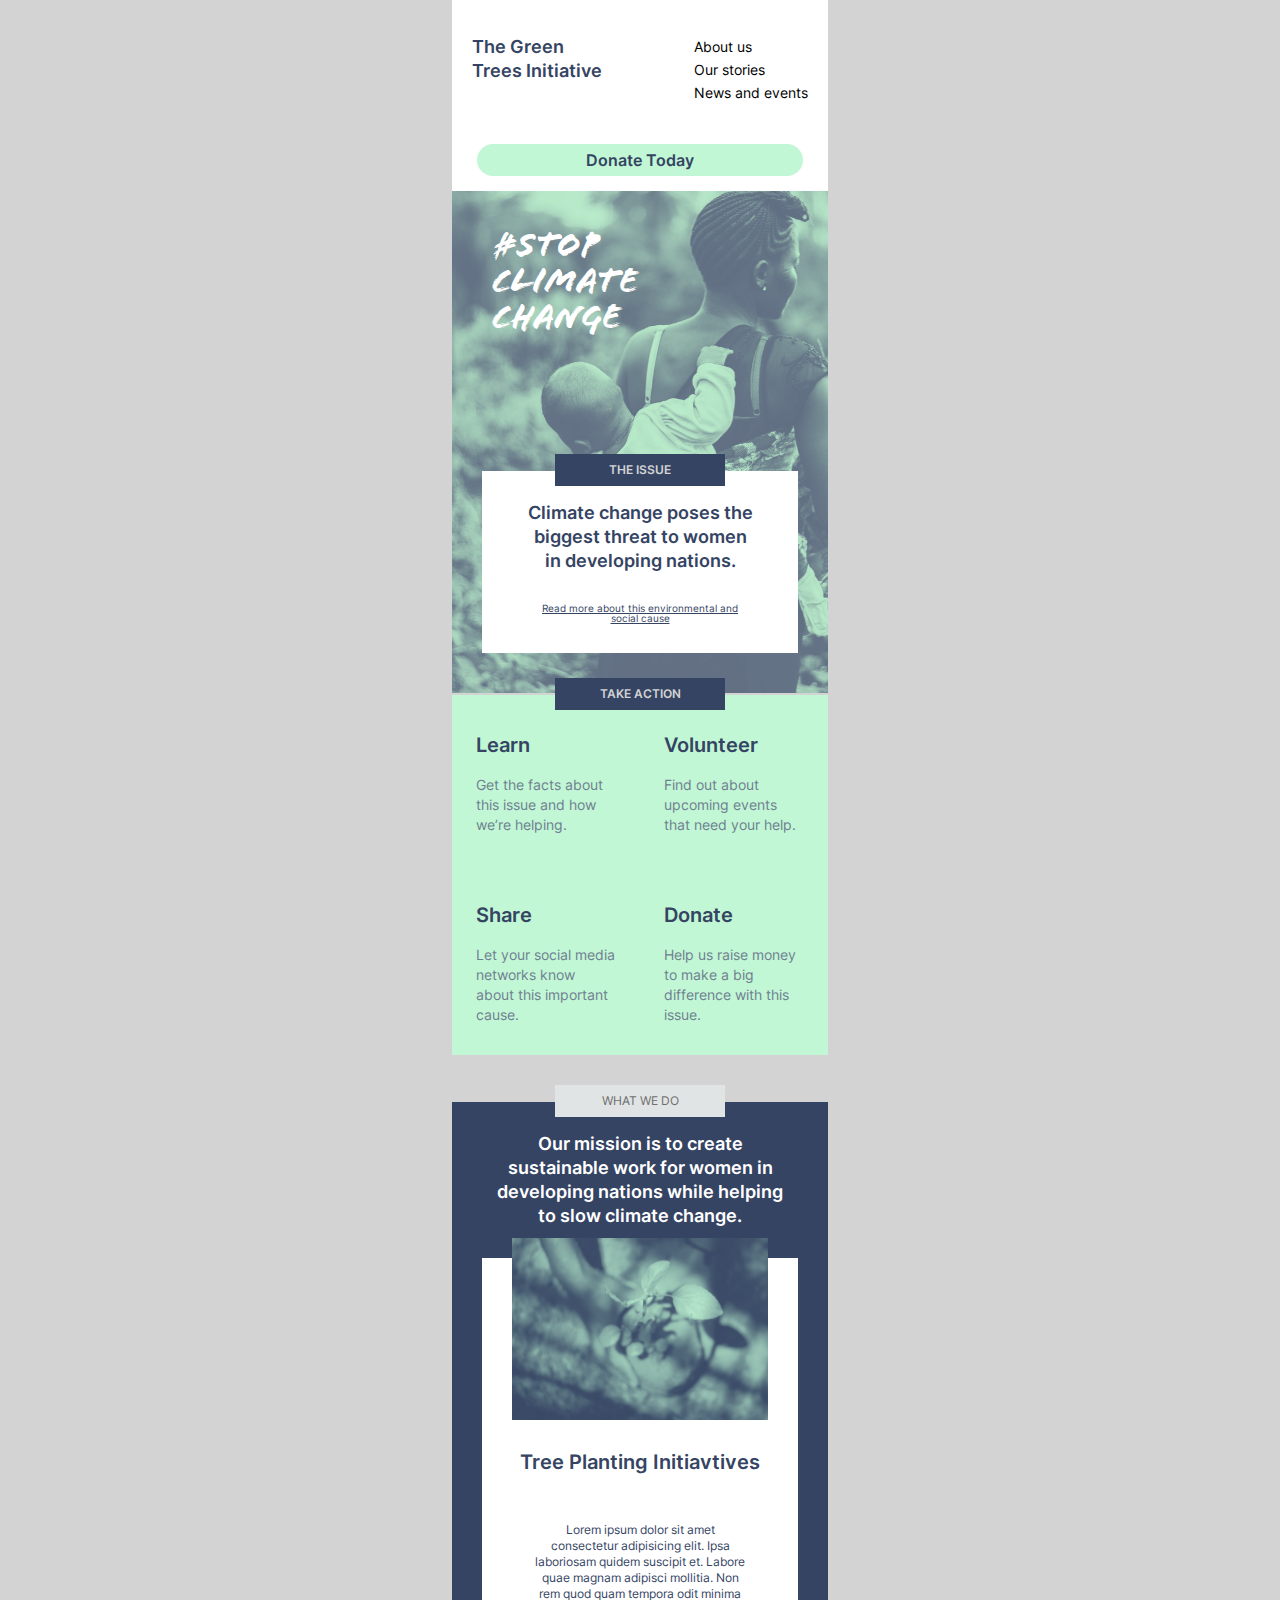
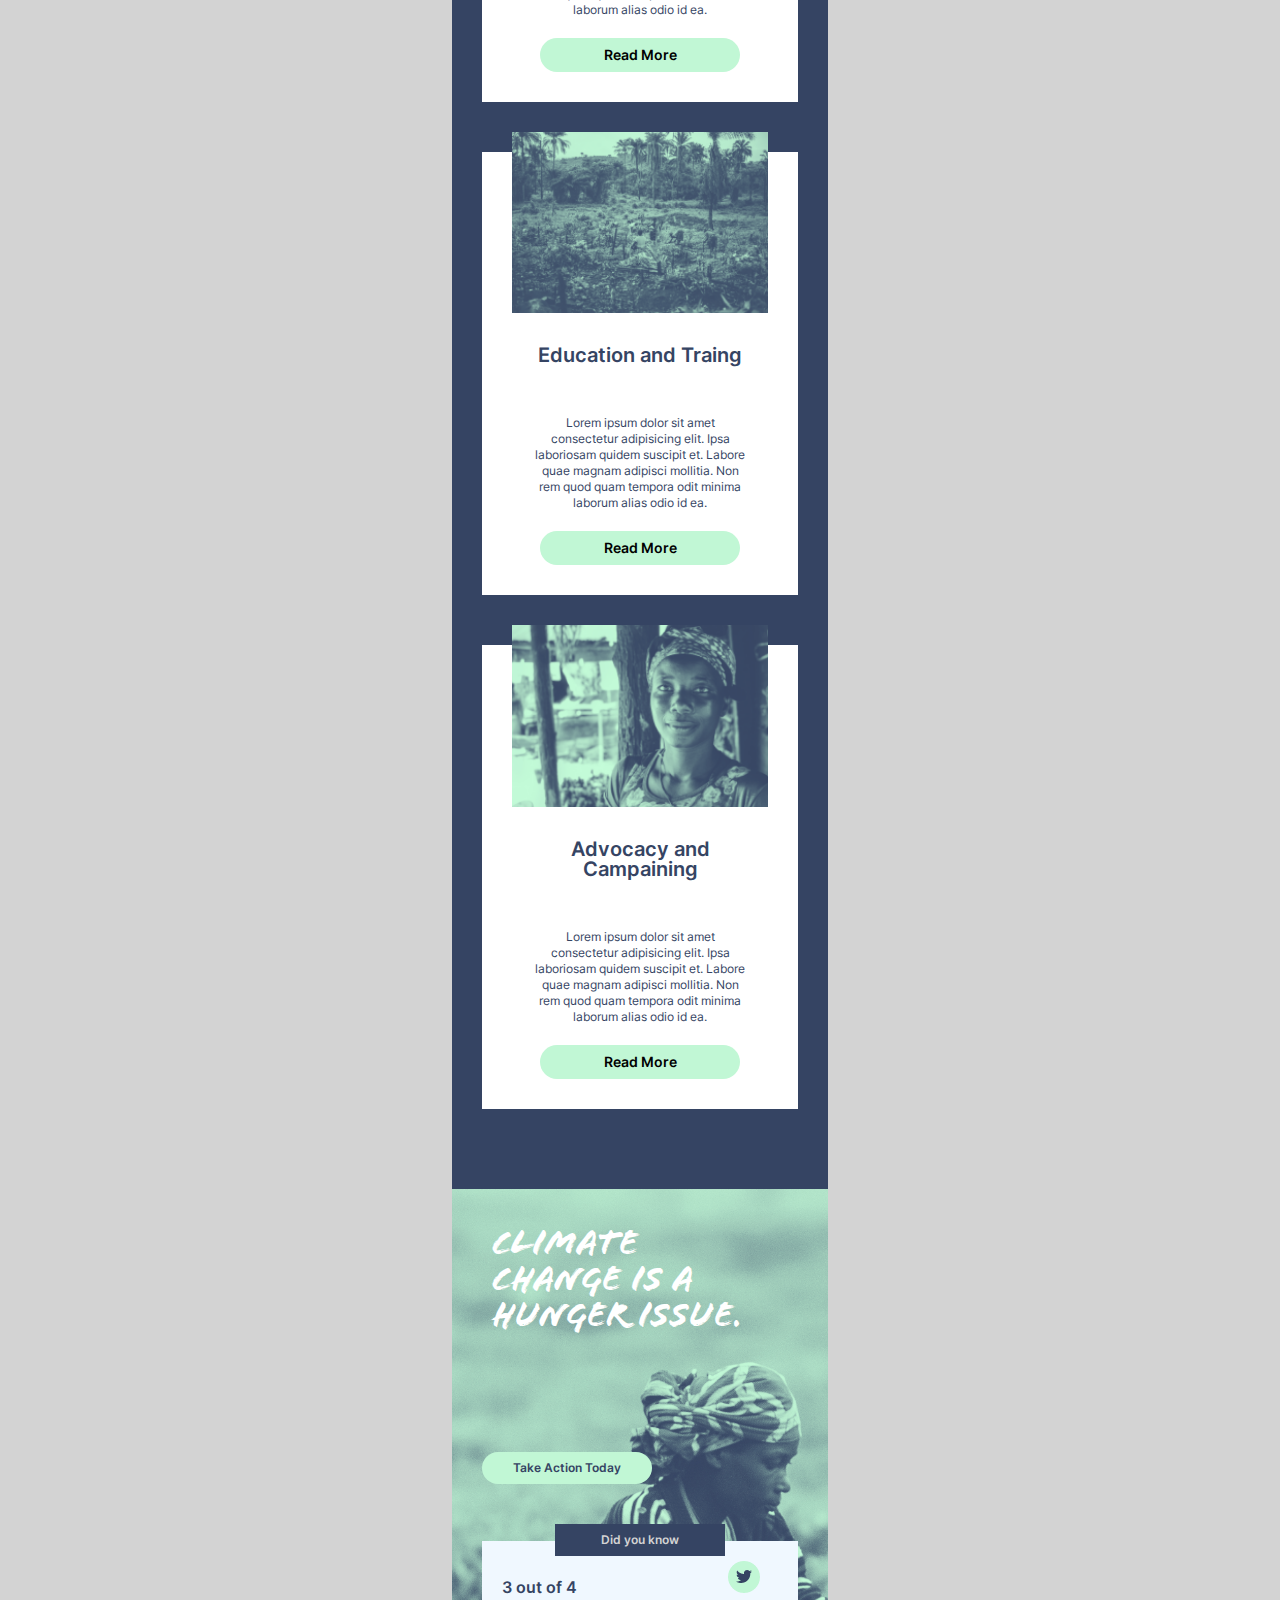
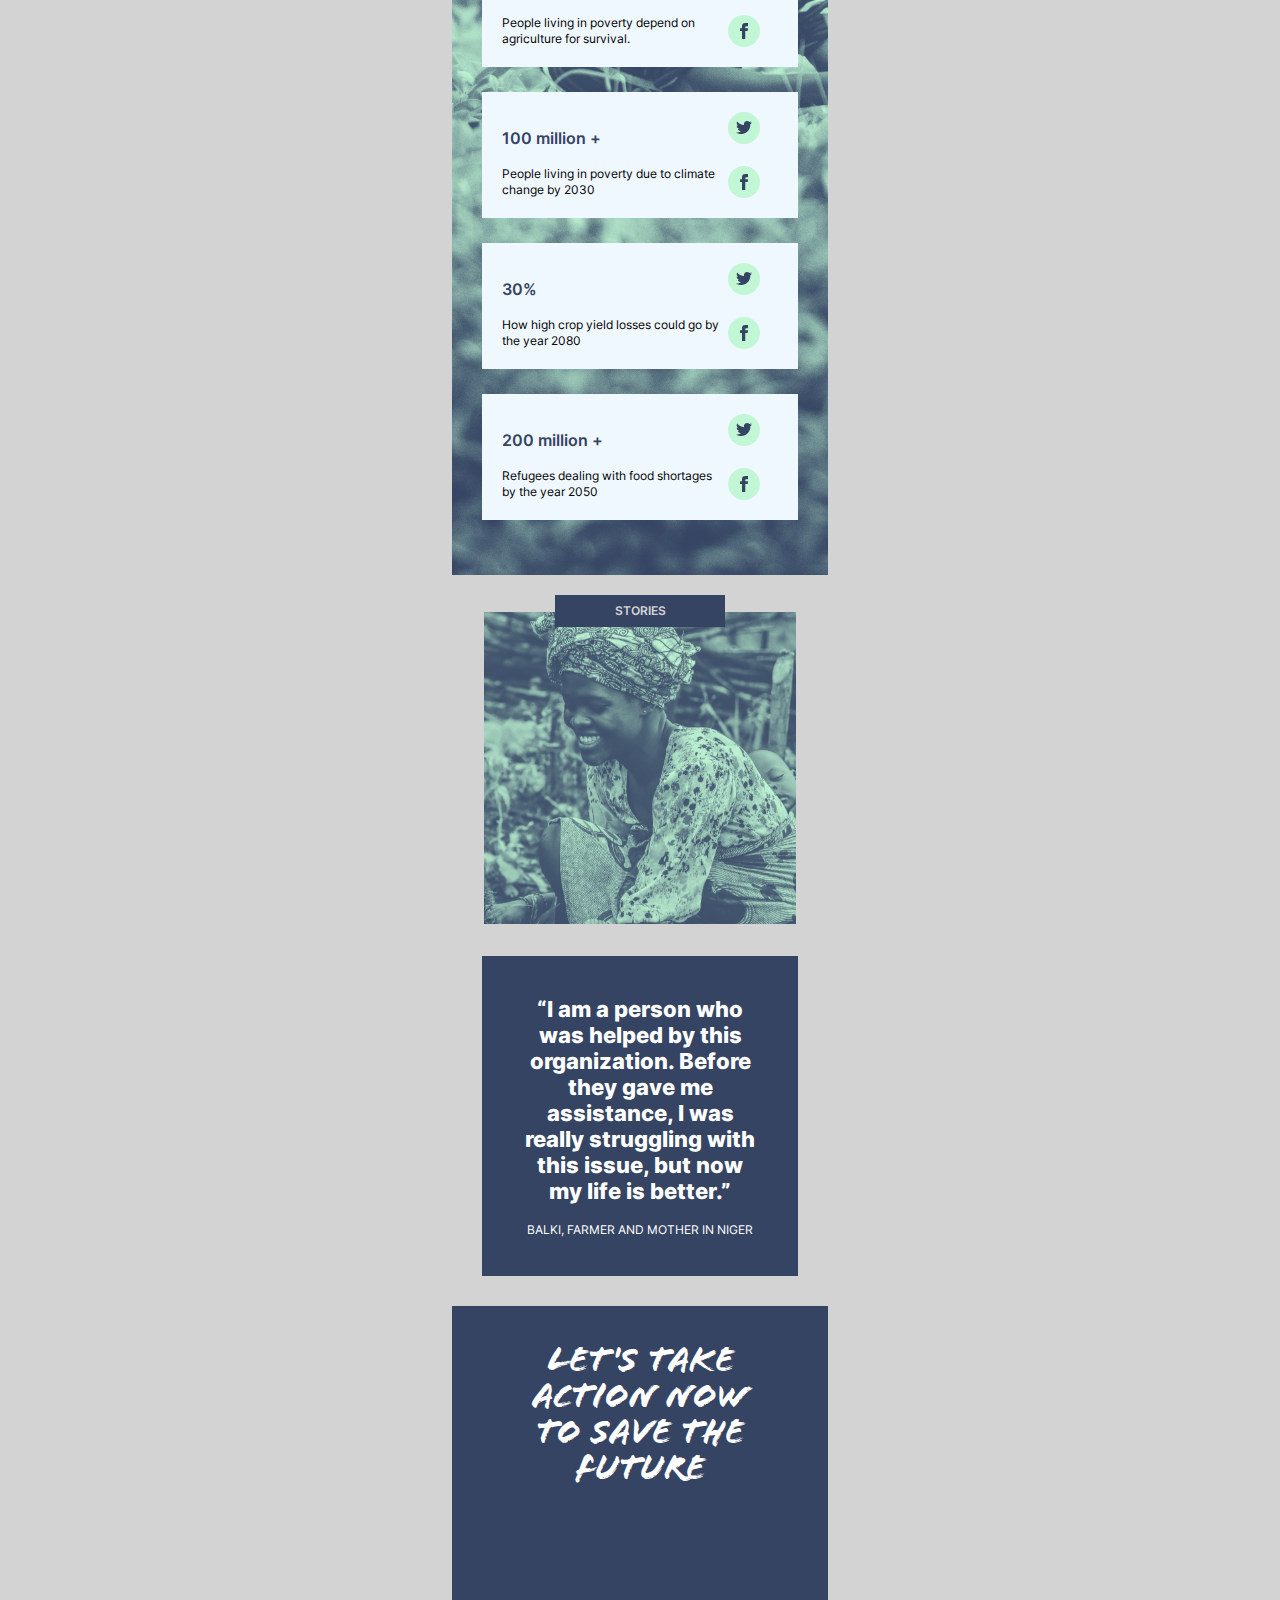
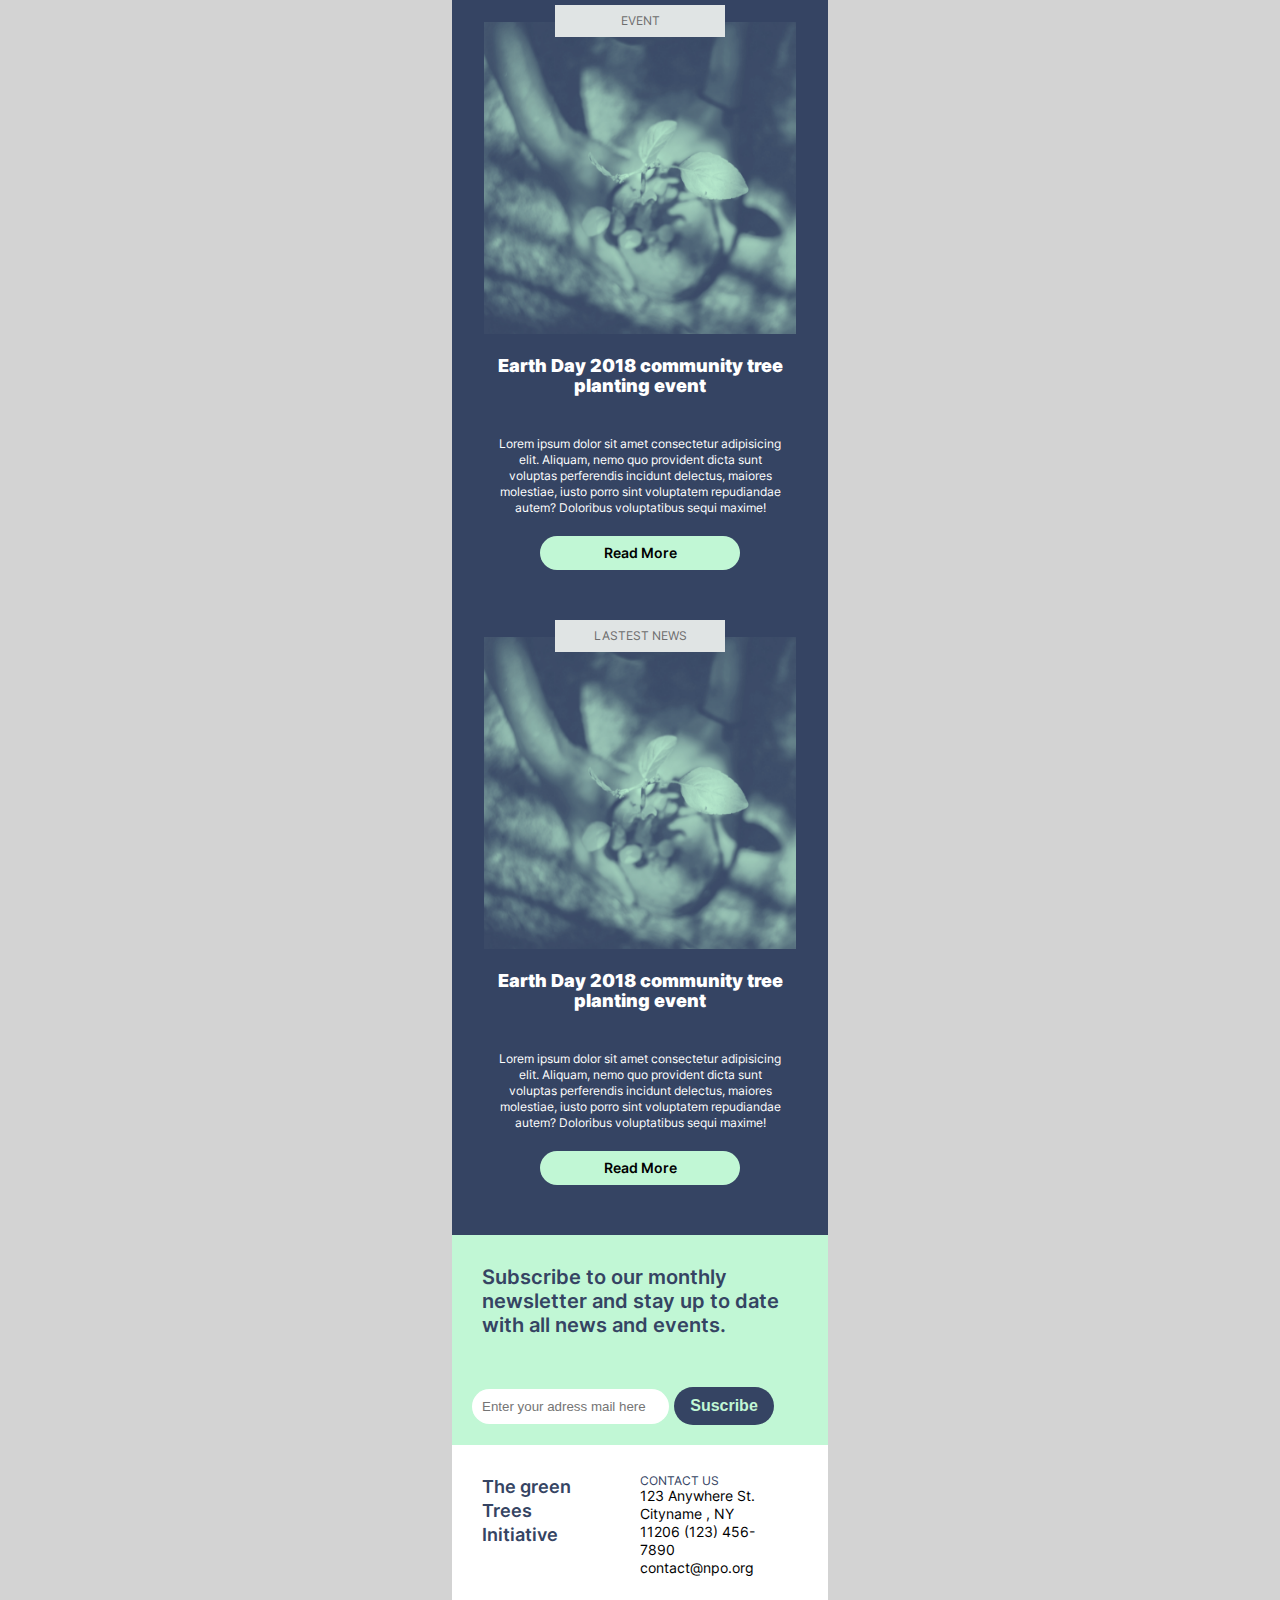
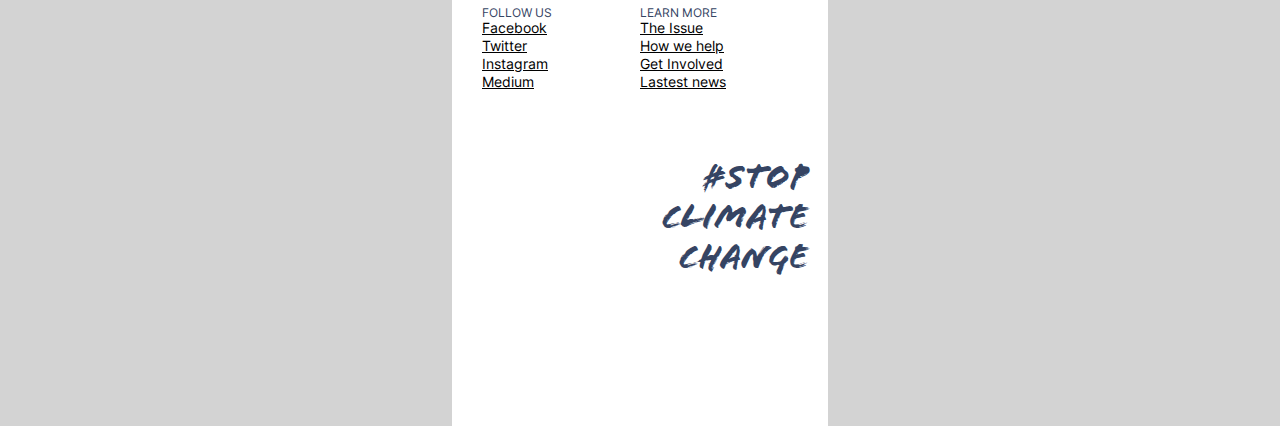
==== index.html @ ede80539 "Exercice d'intégration HTML / CSS mobile first." ====
<!DOCTYPE html>
<html lang="fr">

<head>
    <meta charset="UTF-8">
    <meta name="viewport" content="width=device-width, initial-scale=1.0">
    <title>The Green Trees Initiative</title>
    <link rel="stylesheet" href="/assets/css/reset.css">
    <link rel="stylesheet" href="/assets/css/style.css">
</head>

<body>
    <!-------------------------------------------------------------->
    <!------------------    HEADER RECTANGLE    -------------------->
    <!-------------------------------------------------------------->
    <!-----------------------     start    ------------------------->
    <!-------------------------------------------------------------->
    <header>
        <div class="header-container">
            <div class="website-title">
                <h1>
                    The Green Trees Initiative
                </h1>
            </div>
            <nav id="navigation">
                <ul>
                    <li>
                        <a href="#" alt="about us">About us</a>
                    </li>
                    <li>
                        <a href="#" alt="out stories">Our stories</a>
                    </li>
                    <li>
                        <a href="#" alt="news and events">News and events</a>
                    </li>
                </ul>
            </nav>
        </div>
        <a href="#">
            <div class="btn-donate">
                Donate Today
            </div>
        </a>
    </header>
    <!-------------------------------------------------------------->
    <!------------------     HEADER RECTANGLE   -------------------->
    <!-------------------------------------------------------------->
    <!-----------------------     end    --------------------------->
    <!-------------------------------------------------------------->


    <!-------------------------------------------------------------->
    <!------------------    MAIN SECTION        -------------------->
    <!---------------   (it containes all sections)   -------------->
    <!-----------------------     end      ------------------------->
    <!-------------------------------------------------------------->
    <main>
        <!---------------------------------->
        <!---------- 1st SECTION ----------->
        <!---------------------------------->
        <section class="stop-climat-container">
            <!-- 1st bloc -->
            <div class="stop-climat-img">
                <!--  background image start-->

                <div class="stop-climat-title">
                    <h2>#STOP<br>CLIMATE<br>CHANGE</h2>
                </div>

                <div class="label dark">
                    <h3>THE ISSUE</h3>
                </div>

                <div class="stop-climat-subcontainer">
                    <div class="stop-climat-subcontainer-text">
                        <p>
                            Climate change poses the biggest threat to women in developing nations.
                        </p>
                    </div>

                    <div class="stop-climat-subcontainer-readabout">
                        <p>
                            Read more about this environmental and social cause
                        </p>
                    </div>

                    <!--  background image end-->
                </div>

            </div>
            <!-- 2nd bloc -->
            <div class="label dark takeaction-title">
                <h3>TAKE ACTION</h3>
            </div>
            <div class="takeaction-container">
                <div class="takeaction-bloc">
                    <h4>Learn</h4>
                    <p>
                        Get the facts about this issue and how we’re helping.
                    </p>
                </div>
                <div class="takeaction-bloc">
                    <h4>Volunteer</h4>
                    <p>
                        Find out about upcoming events that need your help.
                    </p>
                </div>
                <div class="takeaction-bloc">
                    <h4>Share</h4>
                    <p>
                        Let your social media networks know about this important cause.
                    </p>
                </div>
                <div class="takeaction-bloc">
                    <h4>Donate</h4>
                    <p>
                        Help us raise money to make a big difference with this issue.
                    </p>
                </div>
            </div>
            </div>
            <!-- 3rd bloc -->
            <div class="label light whatwedo-title">
                <h6>WHAT WE DO</h6>
            </div>
            <div class="whatwedo-container">

                <div class="whatwedo-hat">
                    <p>
                        Our mission is to create sustainable work for women in developing nations while helping to
                        slow climate change.
                    </p>
                </div>


                <article>
                    <div class="article-container">
                        <img src="/assets/img/section-3-img-1.png" alt="tree planting">

                        <h4>Tree Planting Initiavtives</h4>

                        <p>Lorem ipsum dolor sit amet consectetur adipisicing elit. Ipsa laboriosam quidem suscipit
                            et. Labore quae magnam adipisci mollitia. Non rem quod quam tempora odit minima laborum
                            alias odio id ea.
                        </p>

                        <a href="#">
                            <div class="btn-readmore">
                                Read More
                            </div>
                        </a>
                    </div>
                </article>
                <article>
                    <div class="article-container">
                        <img src="/assets/img/section-3-img-2.png" alt="Education and Traing">

                        <h4>Education and Traing</h4>

                        <p>Lorem ipsum dolor sit amet consectetur adipisicing elit. Ipsa laboriosam quidem suscipit
                            et. Labore quae magnam adipisci mollitia. Non rem quod quam tempora odit minima laborum
                            alias odio id ea.
                        </p>

                        <a href="#">
                            <div class="btn-readmore">
                                Read More
                            </div>
                        </a>
                    </div>
                </article>
                <article>
                    <div class="article-container">
                        <img src="/assets/img/section-3-img-3.png" alt="Advocacy and Campaining">

                        <h4>Advocacy and Campaining</h4>

                        <p>Lorem ipsum dolor sit amet consectetur adipisicing elit. Ipsa laboriosam quidem suscipit
                            et. Labore quae magnam adipisci mollitia. Non rem quod quam tempora odit minima laborum
                            alias odio id ea.
                        </p>

                        <div class="btn-readmore">
                            Read More
                        </div>
                    </div>
                </article>
            </div>
        </section>
        <!---------------------------------->
        <!----------  SECTION n°2 ---------->
        <!---------------------------------->
        <section class="climatechange-container">
            <div class="climatchange-img">
                <!-- image background start -->

                <div class="climatchange-title">
                    <h2>CLIMATE CHANGE IS A HUNGER ISSUE.</h2>
                </div>
                <a href="#">
                    <div class="climatchange-takeaction-btn">
                        Take Action Today
                    </div>
                </a>
                <div class="label dark">
                    <h3>Did you know</h3>
                </div>
                <div class="didyouknow-container">

                    <div class="didyouknow-box">
                        <div class="didyouknow-article-top">
                            <h4>3 out of 4</h4>
                            <img src="/assets/img/icon-twitter.png" alt="icon twitter">


                            <div class="didyouknow-article-bot">
                                <p>
                                    People living in poverty depend on agriculture for survival.
                                </p>
                                <img src="/assets/img/icon-facebook.png" alt="icn-fb">
                            </div>
                        </div>
                    </div>


                </div>
                <div class="didyouknow-box">
                    <div class="didyouknow-article-top">
                        <h4>100 million +</h4>
                        <img src="/assets/img/icon-twitter.png" alt="icon twitter">


                        <div class="didyouknow-article-bot">
                            <p>
                                People living in poverty due to climate change by 2030
                            </p>
                            <img src="/assets/img/icon-facebook.png" alt="icn-fb">
                        </div>
                    </div>
                </div>

                <div class="didyouknow-box">
                    <div class="didyouknow-article-top">
                        <h4>30%</h4>
                        <img src="/assets/img/icon-twitter.png" alt="icon twitter">


                        <div class="didyouknow-article-bot">

                            <p>
                                How high crop yield losses could go by the year 2080
                            </p>
                            <img src="/assets/img/icon-facebook.png" alt="icn-fb">
                        </div>
                    </div>
                </div>
                <div class="didyouknow-box">
                    <div class="didyouknow-article-top">
                        <h4>200 million +</h4>
                        <img src="/assets/img/icon-twitter.png" alt="icon twitter">


                        <div class="didyouknow-article-bot">

                            <p>
                                Refugees dealing with food shortages by the year 2050
                            </p>

                            <img src="/assets/img/icon-facebook.png" alt="icn-fb">
                        </div>
                    </div>
                </div>
            </div>

            <div class="label dark">
                <h3>
                    STORIES
                </h3>
            </div>
            <div class="stories-container">

                <div class="stories-img">
                    <img src="/assets/img/lady-baby.png" alt="lady baby">
                </div>

                <div class="stories-cite">
                    <cite>
                        “I am a person who was helped by this organization. Before they gave me
                        assistance, I was really struggling with this issue, but now my life is better.”
                    </cite>

                    <p>
                        BALKI, FARMER AND MOTHER IN NIGER
                    </p>
                </div>
            </div>

        </section>

        <!---------------------------------->
        <!----------  SECTION n°3 ---------->
        <!---------------------------------->
        <section class="savethefutur-container">


            <div class="savethefutur-title">
                <h2>LET'S TAKE ACTION NOW TO SAVE THE FUTURE</h2>
            </div>

            <div class="label light">
                <h6>EVENT</h6>
            </div>
            <article>

                <div class="article-image">
                    <img src="/assets/img/tree-planting.png" alt="Earth Day 2018">
                </div>

                <div class="article-subtitle">
                    <h4>
                        Earth Day 2018 community tree planting event
                    </h4>
                </div>
                <div class="article-text">
                    <p>
                        Lorem ipsum dolor sit amet consectetur adipisicing elit. Aliquam, nemo quo provident dicta sunt
                        voluptas perferendis incidunt delectus, maiores molestiae, iusto porro sint voluptatem
                        repudiandae autem? Doloribus voluptatibus sequi maxime!
                    </p>
                </div>
                <a href="#">
                    <div class="btn-readmore">
                        Read More
                    </div>
                </a>
            </article>


            <article>
                <div class="label light">
                    <h6>LASTEST NEWS</h6>
                </div>

                <div class="article-image">
                    <img src="/assets/img/tree-planting.png" alt="Earth Day 2018">
                </div>

                <div class="article-subtitle">
                    <h4>
                        Earth Day 2018 community tree planting event
                    </h4>
                </div>
                <div class="article-text">
                    <p>
                        Lorem ipsum dolor sit amet consectetur adipisicing elit. Aliquam, nemo quo provident dicta sunt
                        voluptas perferendis incidunt delectus, maiores molestiae, iusto porro sint voluptatem
                        repudiandae autem? Doloribus voluptatibus sequi maxime!
                    </p>
                </div>
                <a href="#">
                    <div class="btn-readmore">
                        Read More
                    </div>
                </a>
            </article>

            <div class="newsletter-container">
                <div class="newsletter">
                    <p>
                        Subscribe to our monthly newsletter and stay up to date with all news and events.
                    </p>
                </div>

                <div class="email">

                    <input type="email" placeholder="Enter your adress mail here">
                    <a href="#" alt="suscribe">
                        <button type="submit">Suscribe</button>
                    </a>
                </div>
            </div>
        </section>

    </main>

    <!-------------------------------------------------------------->
    <!------------------    RECTANGLE MAIN      -------------------->
    <!-------------   (qui englobe toutes les sections)   ---------->
    <!-----------------------      fin     ------------------------->
    <!-------------------------------------------------------------->



    <!-------------------------------------------------------------->
    <!------------------    RECTANGLE FOOTER      ------------------>
    <!-----------------------      début     ----------------------->
    <!-------------------------------------------------------------->
    <footer>

        <div class="footer-title case">
            The green <br> Trees <br> Initiative
        </div>

        <div class="footer-adress case">
            <h5>CONTACT US</h5>
            <p>
                123 Anywhere St. <br>Cityname , NY <br>
                11206 (123) 456- <br>
                7890 <br> contact@npo.org
            </p>
        </div>

        <div class="footer-social case">
            <h5>FOLLOW US</h5>
            <ul>
                <li><a href="#">Facebook</a></li>
                <li><a href="#">Twitter</a></li>
                <li><a href="#">Instagram</a></li>
                <li><a href="#">Medium</a></li>
            </ul>
        </div>
        <div class="footer-learn case">
            <h5>LEARN MORE</h5>
            <ul>
                <li><a href="#">The Issue</a></li>
                <li><a href="#">How we help</a></li>
                <li><a href="#">Get Involved</a></li>
                <li><a href="#">Lastest news</a></li>
            </ul>
        </div>


        <div class="footer-title2">
            <h2>#STOP <br>
                CLIMATE <br>
                CHANGE</h2>
        </div>

    </footer>
    <!-------------------------------------------------------------->
    <!------------------    RECTANGLE FOOTER      ------------------>
    <!-----------------------      fin     ------------------------->
    <!-------------------------------------------------------------->

</body>

</html>
---- assets/css/style.css ----
@font-face {
    font-family: 'FloodReg';
    src: url("../fonts/Flood-Std-Regular.otf");
}
@font-face {
    font-family: 'Inter';
    src: url("../fonts/Inter.ttf");
}
html {
--color1 :#fff;
--color2 :#000;
--color3 :#354463;
--color4 :#C1F7D5;
--color5 :#d3d3d3;
}
body {
    font-family: 'Inter';
    background-color: var(--color5);
    width: 376px;
    margin: auto;
}
article {
    background-color: var(--color1);
    display: flex;
    flex-direction: column;
    justify-content: space-between;
    margin-bottom: 50px;
}
h1 {
    font-family: 'Inter';
    color: var(--color3);
}
    h2 {
        font-family: 'FloodReg';
        font-size: 36px;
        padding: 40px 0px 115px 40px;
        color: var(--color1);
    }
        h3 {
            font-size: 12px;
            font-weight: 600;
            color: var(--color5);
        }
            h4 {
                font-size: 20px;
                font-weight: 600;
                color: var(--color3);
            }
                h5 {
                    font-size: 12px;
                    color: var(--color3);
                }
                     h6 {
                        font-size: 12px;
                        font-weight: 400;
                        color: rgb(109, 109, 109);
                    } 
.label {
    position: relative;
    z-index:3;
    padding: 10px 15px 10px 15px;
    width: 140px;
    text-align: center;
    margin-left: auto;
    margin-right: auto;
    margin-bottom:-15px;
}
    .dark {
        background-color: var(--color3);
    }
        .light {
            background-color: rgb(224, 228, 228);
        }
            .takeaction-title
            {
                    margin-top: -15px;
            }
/* ------------------- SECTION DU HEADER ------------------------- */ 
header {
    background-color: var(--color1);
    padding: 35px 20px 10px 20px;
}
.header-container {
    display: flex;
    justify-content: space-between;
    margin-bottom: 40px;
}
    .website-title {
        color: var(--color3);
        font-size: 18px;
        font-weight: 600;
        line-height: 24px;
        max-width: 140px;       
    }
        #navigation ul li a {
            font-size: 14px;
            line-height: 23px;
        }
            .btn-donate {
                color: var(--color3);
                font-weight: 600;
                background-color: var(--color4);
                padding: 8px 5px 8px 5px;
                margin: 5px;
                border-radius: 30px;
                text-align: center;
            }
/* ------------------------- SECTION N°1 ------------------------- */ 
/* 1st BLOC */
    .stop-climat-img {
        background-image: url("../img/section-1-bg.png");
        padding-bottom: 40px;
    }
        .stop-climat-subcontainer {
            background-color: var(--color1);
            margin-left:30px;
            margin-right:30px;
            padding:30px;
            text-align: center;
        }
            .stop-climat-subcontainer-text p {
                color: var(--color3);
                font-weight: 600;
                line-height: 24px;
                font-size: 18px;
                margin-bottom: 30px;
                padding: 0 12px 0 12px;
            }
                .stop-climat-subcontainer-readabout p {
                    padding: 0 30px 0 30px;
                    color: var(--color3);
                    font-size: 10px;
                    text-decoration: underline;
                }
/* 2nd BLOC */
    .takeaction-container {
        background-color: var(--color4);
        display: flex;
        flex-direction: row;
        justify-content: space-around;
        flex-wrap: wrap;  
    }
        .takeaction-bloc {
            padding: 40px 20px 30px 20px;
            width: 140px;
        }
            .takeaction-bloc p {
                color: slategray;
                font-size: 14px;
                line-height: 20px;
                padding-top: 20px;
            }
                .stop-climat-takeaction-title {
                    position: absolute;
                }
/* 3rd BLOC */
    .whatwedo-container {
        padding: 30px;
        text-align: center;
        background-color: var(--color3);
    }
        .whatwedo-title {
            margin-top: 30px;
        }
            .whatwedo-hat p {
                color: var(--color1);
                font-weight: 600;
                line-height: 24px;
                font-size: 18px;
                margin-bottom: 30px;
                padding: 0 12px 0 12px;
            }
                .article-container {
                    padding: 30px;
                    background-color: var(--color1);
                }
                    .article-container img {
                        margin-top: -50px;
                        margin-bottom: 30px;
                        width: 100%;
                        height: auto;
                    }
                        .article-container h4 {
                            color: var(--color3);
                            margin-bottom: 30px;
                        }
                            .article-container p {
                                color: var(--color3);
                                font-size: 12px;
                                line-height: 16px;
                                padding: 20px;
                            }
                                .btn-readmore {
                                    color: var(--color2);
                                    font-size: 14px;
                                    font-weight: 600;
                                    background-color: var(--color4);
                                    padding: 10px;
                                    width: 180px;
                                    border-radius: 30px;
                                    margin-left: auto;
                                    margin-right: auto;
                                }
/* 4th BLOC */
    .climatchange-img {
        background-image: url("/assets/img/bg-section-4.png");
        padding-bottom: 15px;
        margin-bottom: 20px;
    }
        .climatchange-title {
            padding-right:80px;
        }
        .climatchange-takeaction-btn {
            font-size: 12px;
            font-weight: 600;
            color: var(--color3);
            background-color: var(--color4);
            width: 150px;
            padding: 10px;
            margin-left: 30px;
            margin-bottom: 40px;
            text-align: center;
            border-radius: 50px;
        }
            .didyouknow-box {
                display: flex;
                flex-direction: row;   
                margin: -15px 30px 30px 30px;
                padding: 20px;
                background-color: aliceblue;
                margin-bottom: 40px;
            }
                .didyouknow-article-top h4 {
                    display: inline-block;
                    font-size: 16px;
                    padding-top: 8px;
                    margin-bottom: 20px;
                    width: 80%;
                }
                    .didyouknow-article-top img:nth-child(1) {
                        vertical-align: top;
                    }
                        .didyouknow-article-bot img:nth-child(2) {
                            vertical-align: bottom;
                        }
                            .didyouknow-article-bot p {
                                display: inline-block;
                                font-size: 12px;
                                line-height: 16px;
                                width: 80%;
                            }
                                .stories-container {
                                    text-align: center;
                                }
                                .stories-cite {
                                    background-color: var(--color3);
                                    padding: 40px 40px 40px 40px;
                                    text-align: center;
                                    margin: 30px 30px;   
                                }
                                    .stories-cite cite {
                                        color: var(--color1);
                                        font-size: 22px;
                                        font-weight: 800;
                                        line-height: 26px;
                                    }
                                        .stories-cite p  {
                                            color: var(--color1);
                                            padding-top: 20px;
                                            font-size: 12px;
                                            font-weight: 400;
                                        }
.savethefutur-container, article {
    background-color: var(--color3);
    text-align: center;
}
    .savethefutur-title h2 {
        text-align: center;
        padding-left: 60px;
        padding-right: 60px;
    }
        .article-image {
            text-align: center;
        }
            .article-subtitle h4 {
                color: var(--color1);
                margin-top: 20px;
                padding-left: 45px;
                padding-right: 45px;
                font-size: 18px;
                font-weight: 900;
                line-height: 20px;
            }
                .article-text p {
                    color: var(--color1);
                    font-size: 12px;
                    padding: 40px 45px 20px 45px;
                    line-height: 16px;
                }
.newsletter-container {
    text-align: left;
    background-color: var(--color4);
    font-size: 20px;
    font-weight: 600;
    line-height: 24px;
}
    .newsletter p{
        color: var(--color3);
        padding: 30px;
    } 
        .email {
            padding: 20px;
        }
            .email input {
                padding: 10px;
                border: none;
                border-radius: 50px;
            }
                .email button {
                    background-color: var(--color3);
                    border: none;
                    color: var(--color4);
                    padding: 10px;
                    border-radius: 50px;
                    width: 100px;
                    font-weight: 600;
                    font-size: 16px;
                }
footer {
    background-color: var(--color1);
    padding: 30px;
    display: flex;
    flex-direction: row;
    flex-wrap: wrap;
    justify-content: space-between;
}
.footer-title {
    color: var(--color3);
    font-size: 18px;
    font-weight: 600;
    line-height: 24px;
}
.footer-adress p {
    color: var(--color2);
    font-size: 14px;
    line-height: 18px;
}
.footer-social ul,
.footer-learn ul{
    font-size: 14px;
    text-decoration: underline;
    line-height: 18px;
}
.case {
    width:50%;
    margin-bottom: 30px;
    
}
.footer-title2 {
    text-align: right;
    margin-left: 140px;
    
}
.footer-title2 h2 { 
    color: var(--color3);
    line-height: 40px;
}
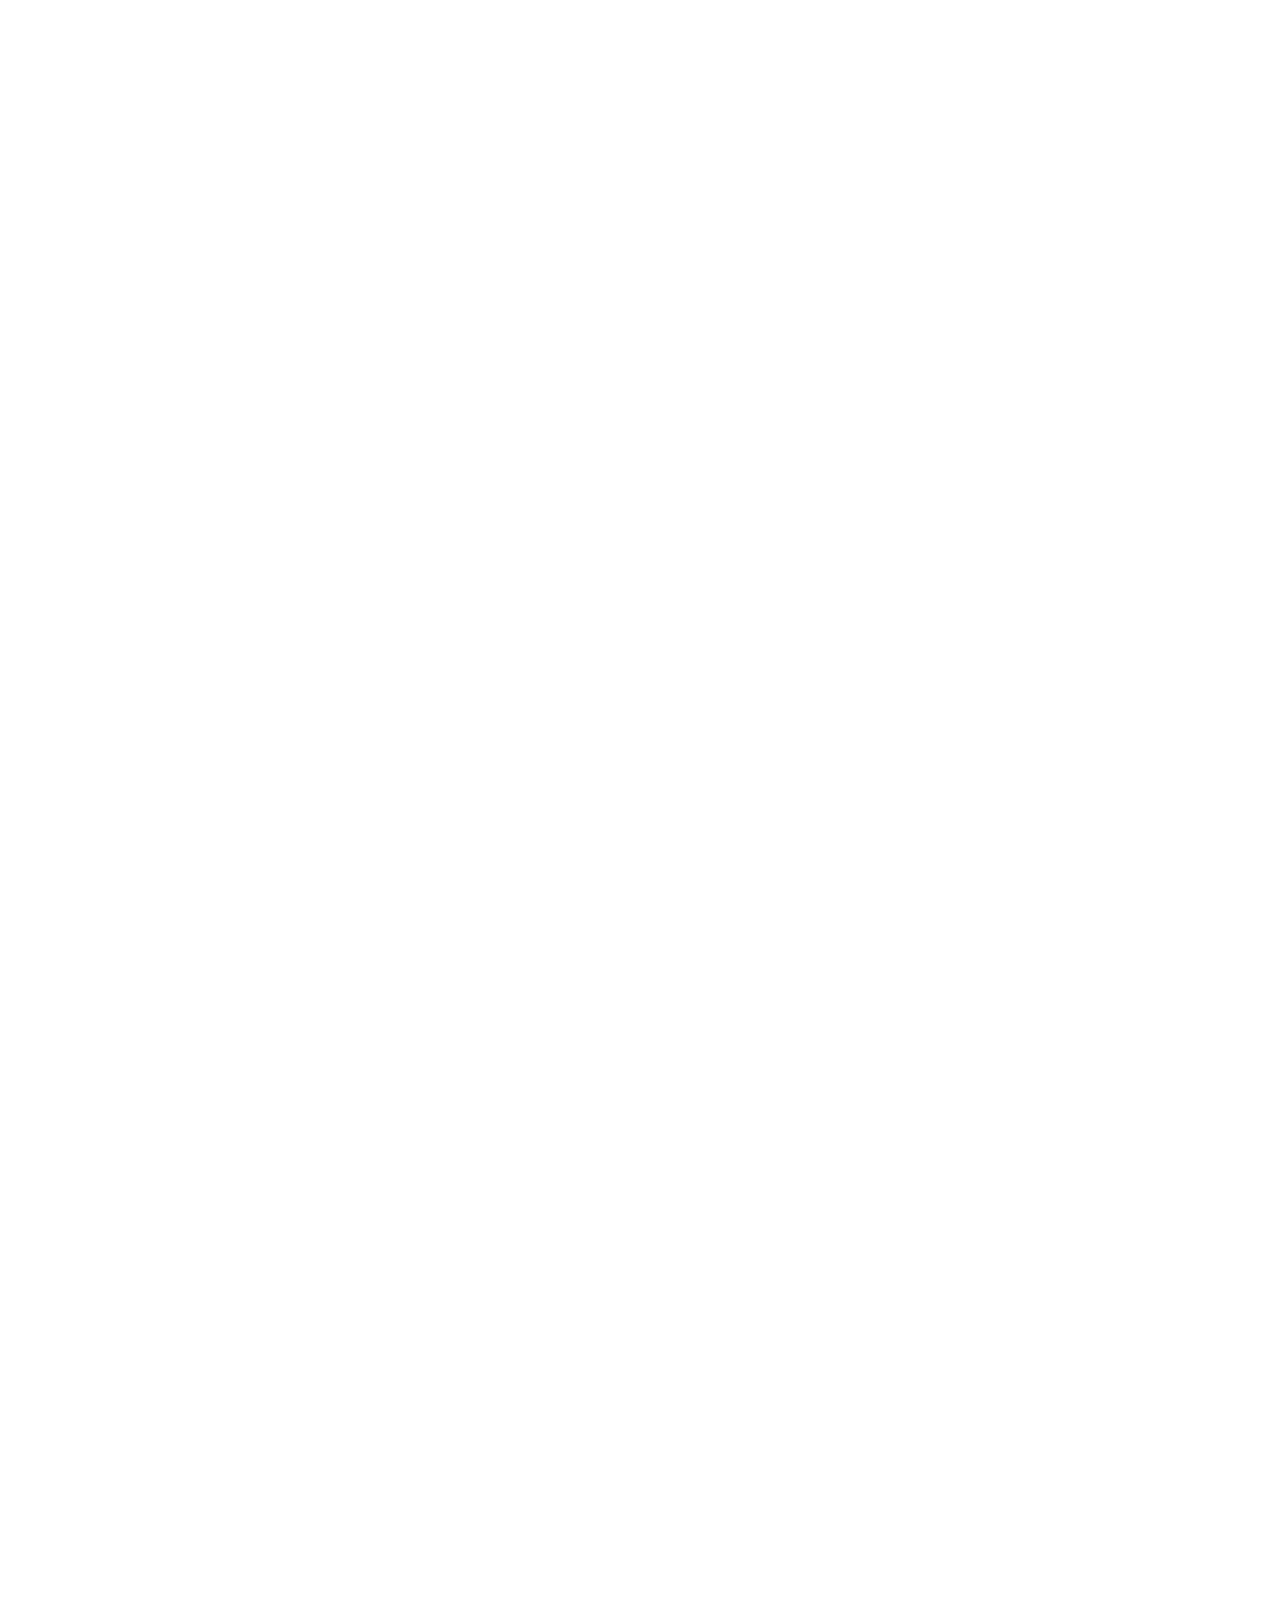
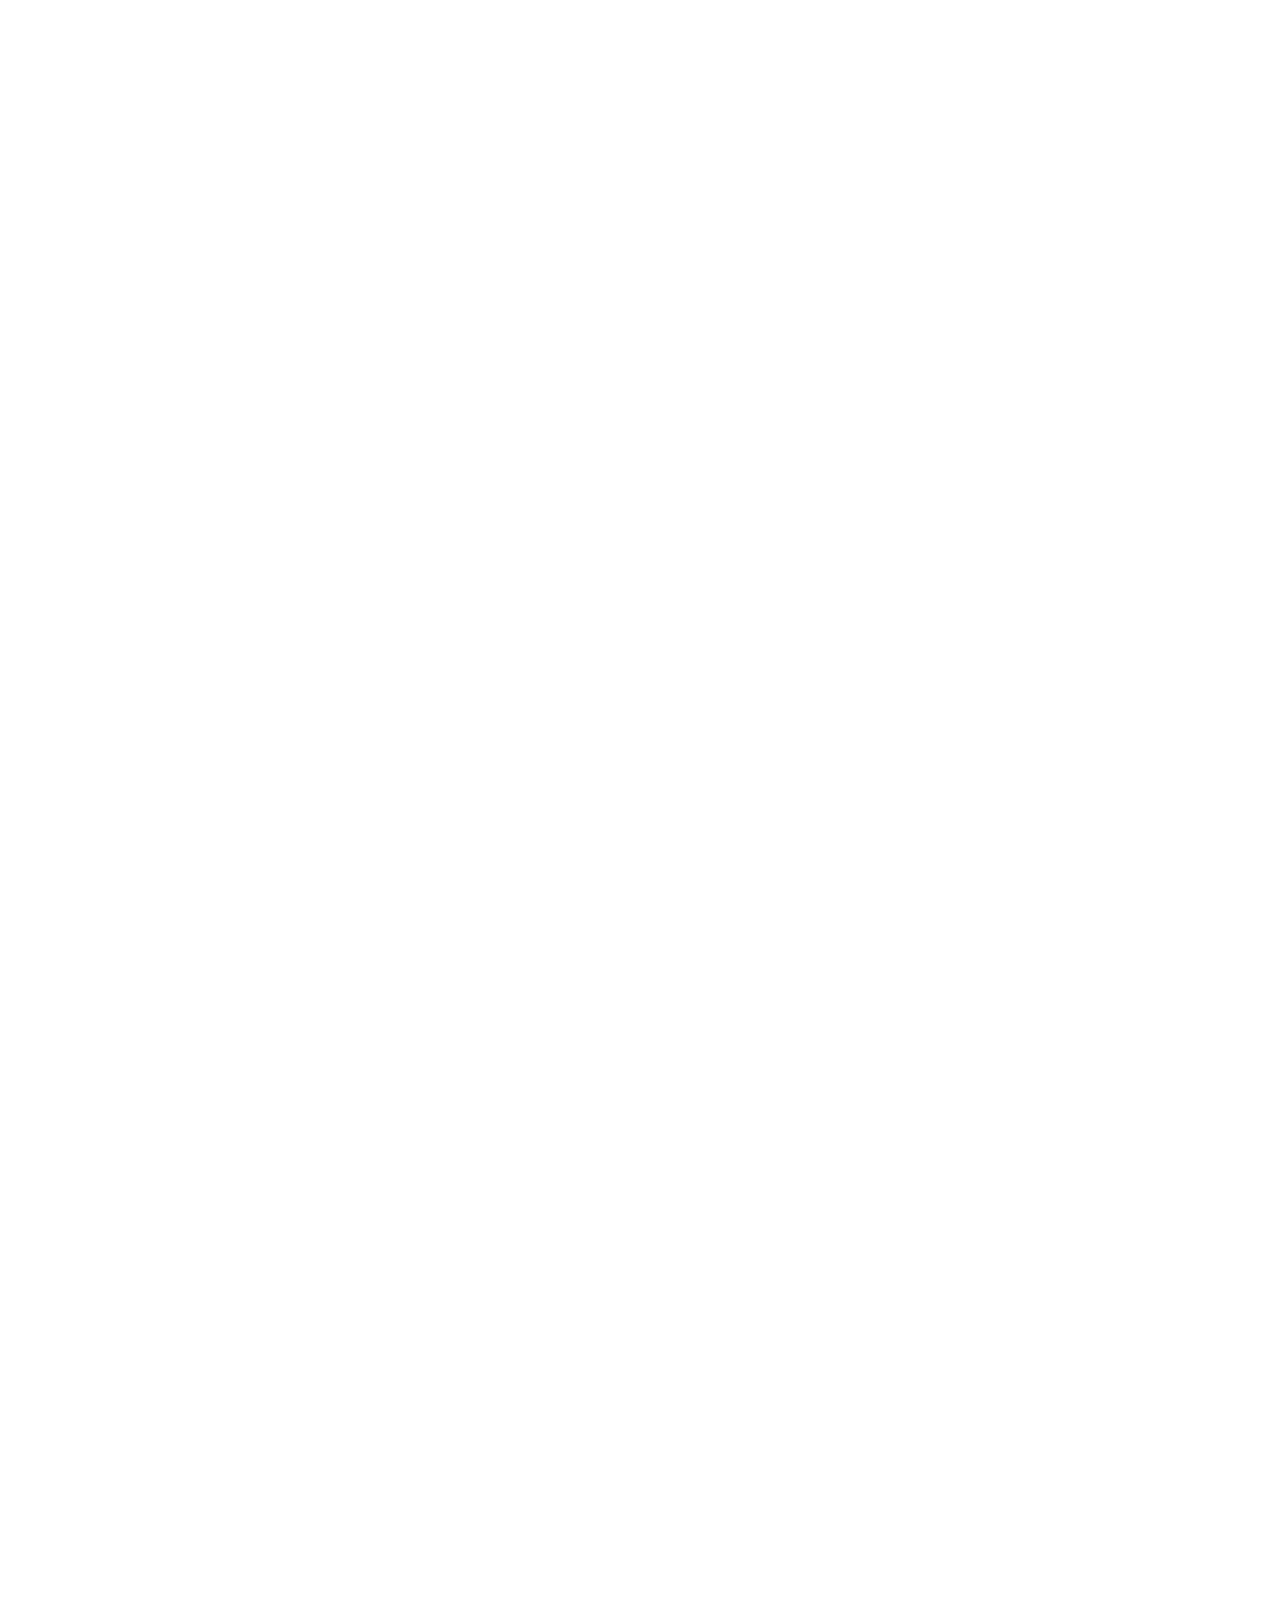
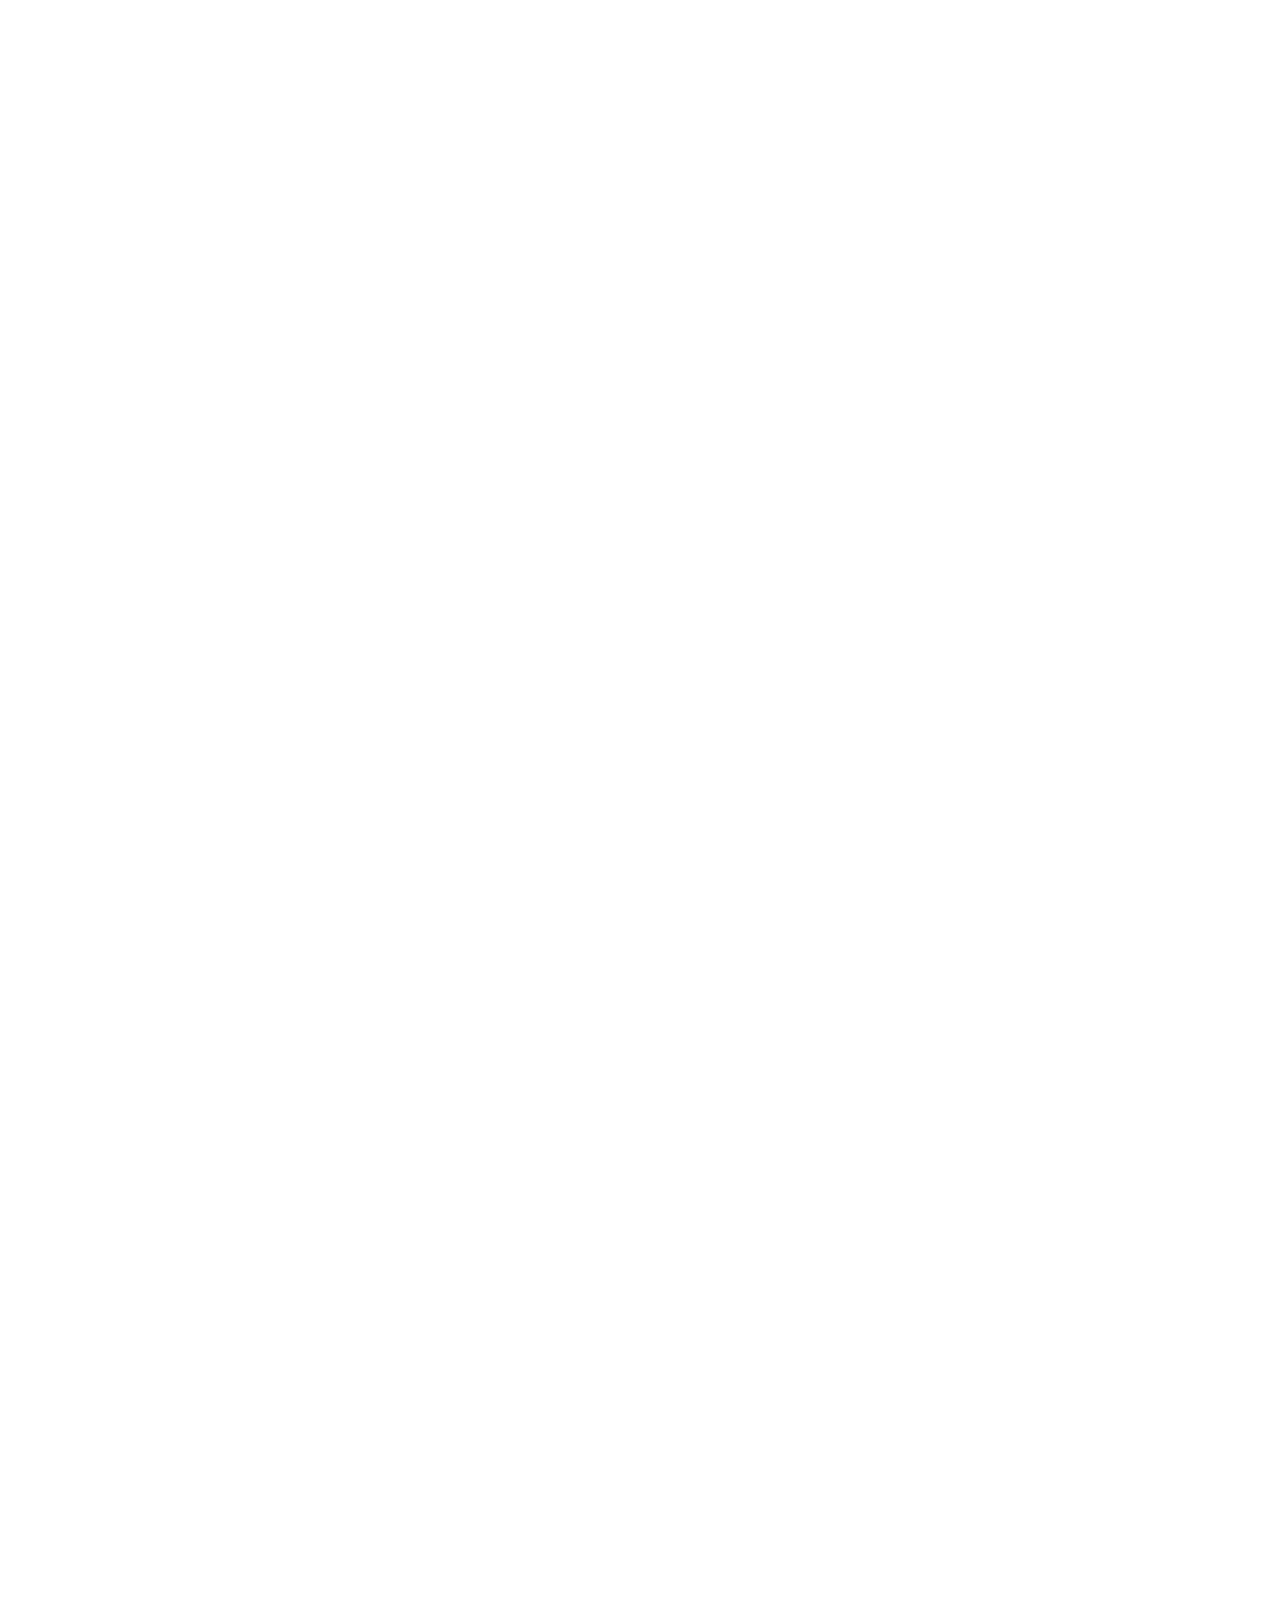
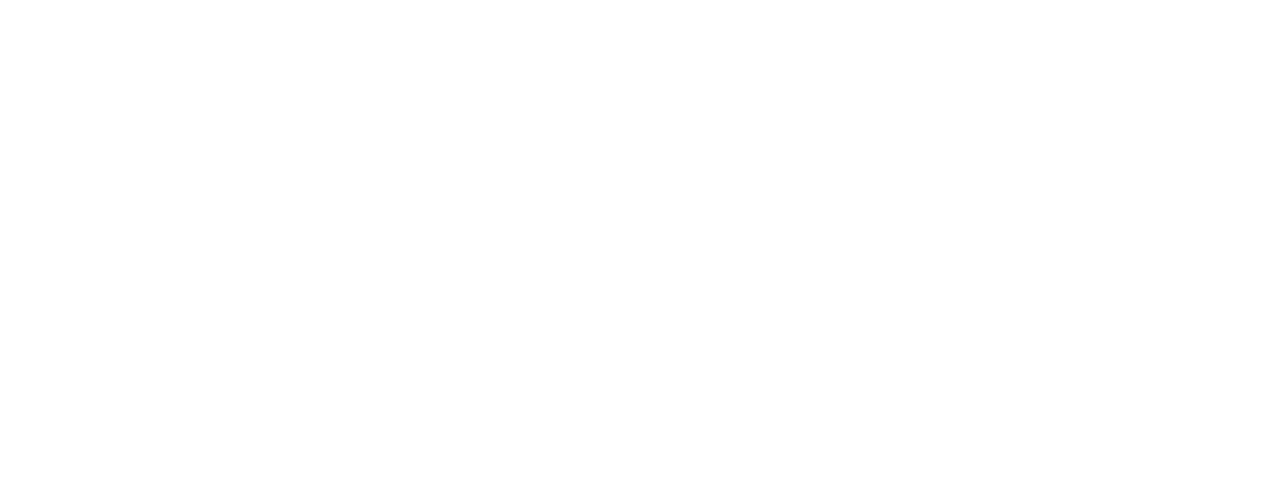
==== commit 6b9bcdb6: "Fin de l'exercice HTML - CSS. 2 points de responsivité, 1 en desktop et 1 en mobile. Modification de" ====
--- a/index.html
+++ b/index.html
@@ -1,447 +1,300 @@
-<!DOCTYPE html>
-<html lang="fr">
-
-<head>
-    <meta charset="UTF-8">
-    <meta name="viewport" content="width=device-width, initial-scale=1.0">
-    <title>The Green Trees Initiative</title>
-    <link rel="stylesheet" href="/assets/css/reset.css">
-    <link rel="stylesheet" href="/assets/css/style.css">
-</head>
-
-<body>
-    <!-------------------------------------------------------------->
-    <!------------------    HEADER RECTANGLE    -------------------->
-    <!-------------------------------------------------------------->
-    <!-----------------------     start    ------------------------->
-    <!-------------------------------------------------------------->
-    <header>
-        <div class="header-container">
-            <div class="website-title">
-                <h1>
-                    The Green Trees Initiative
-                </h1>
-            </div>
-            <nav id="navigation">
-                <ul>
-                    <li>
-                        <a href="#" alt="about us">About us</a>
-                    </li>
-                    <li>
-                        <a href="#" alt="out stories">Our stories</a>
-                    </li>
-                    <li>
-                        <a href="#" alt="news and events">News and events</a>
-                    </li>
-                </ul>
-            </nav>
-        </div>
-        <a href="#">
-            <div class="btn-donate">
-                Donate Today
-            </div>
-        </a>
-    </header>
-    <!-------------------------------------------------------------->
-    <!------------------     HEADER RECTANGLE   -------------------->
-    <!-------------------------------------------------------------->
-    <!-----------------------     end    --------------------------->
-    <!-------------------------------------------------------------->
-
-
-    <!-------------------------------------------------------------->
-    <!------------------    MAIN SECTION        -------------------->
-    <!---------------   (it containes all sections)   -------------->
-    <!-----------------------     end      ------------------------->
-    <!-------------------------------------------------------------->
-    <main>
-        <!---------------------------------->
-        <!---------- 1st SECTION ----------->
-        <!---------------------------------->
-        <section class="stop-climat-container">
-            <!-- 1st bloc -->
-            <div class="stop-climat-img">
-                <!--  background image start-->
-
-                <div class="stop-climat-title">
-                    <h2>#STOP<br>CLIMATE<br>CHANGE</h2>
-                </div>
-
-                <div class="label dark">
-                    <h3>THE ISSUE</h3>
-                </div>
-
-                <div class="stop-climat-subcontainer">
-                    <div class="stop-climat-subcontainer-text">
-                        <p>
-                            Climate change poses the biggest threat to women in developing nations.
-                        </p>
-                    </div>
-
-                    <div class="stop-climat-subcontainer-readabout">
-                        <p>
-                            Read more about this environmental and social cause
-                        </p>
-                    </div>
-
-                    <!--  background image end-->
-                </div>
-
-            </div>
-            <!-- 2nd bloc -->
-            <div class="label dark takeaction-title">
-                <h3>TAKE ACTION</h3>
-            </div>
-            <div class="takeaction-container">
-                <div class="takeaction-bloc">
-                    <h4>Learn</h4>
-                    <p>
-                        Get the facts about this issue and how we’re helping.
-                    </p>
-                </div>
-                <div class="takeaction-bloc">
-                    <h4>Volunteer</h4>
-                    <p>
-                        Find out about upcoming events that need your help.
-                    </p>
-                </div>
-                <div class="takeaction-bloc">
-                    <h4>Share</h4>
-                    <p>
-                        Let your social media networks know about this important cause.
-                    </p>
-                </div>
-                <div class="takeaction-bloc">
-                    <h4>Donate</h4>
-                    <p>
-                        Help us raise money to make a big difference with this issue.
-                    </p>
-                </div>
-            </div>
-            </div>
-            <!-- 3rd bloc -->
-            <div class="label light whatwedo-title">
-                <h6>WHAT WE DO</h6>
-            </div>
-            <div class="whatwedo-container">
-
-                <div class="whatwedo-hat">
-                    <p>
-                        Our mission is to create sustainable work for women in developing nations while helping to
-                        slow climate change.
-                    </p>
-                </div>
-
-
-                <article>
-                    <div class="article-container">
-                        <img src="/assets/img/section-3-img-1.png" alt="tree planting">
-
-                        <h4>Tree Planting Initiavtives</h4>
-
-                        <p>Lorem ipsum dolor sit amet consectetur adipisicing elit. Ipsa laboriosam quidem suscipit
-                            et. Labore quae magnam adipisci mollitia. Non rem quod quam tempora odit minima laborum
-                            alias odio id ea.
-                        </p>
-
-                        <a href="#">
-                            <div class="btn-readmore">
-                                Read More
-                            </div>
-                        </a>
-                    </div>
-                </article>
-                <article>
-                    <div class="article-container">
-                        <img src="/assets/img/section-3-img-2.png" alt="Education and Traing">
-
-                        <h4>Education and Traing</h4>
-
-                        <p>Lorem ipsum dolor sit amet consectetur adipisicing elit. Ipsa laboriosam quidem suscipit
-                            et. Labore quae magnam adipisci mollitia. Non rem quod quam tempora odit minima laborum
-                            alias odio id ea.
-                        </p>
-
-                        <a href="#">
-                            <div class="btn-readmore">
-                                Read More
-                            </div>
-                        </a>
-                    </div>
-                </article>
-                <article>
-                    <div class="article-container">
-                        <img src="/assets/img/section-3-img-3.png" alt="Advocacy and Campaining">
-
-                        <h4>Advocacy and Campaining</h4>
-
-                        <p>Lorem ipsum dolor sit amet consectetur adipisicing elit. Ipsa laboriosam quidem suscipit
-                            et. Labore quae magnam adipisci mollitia. Non rem quod quam tempora odit minima laborum
-                            alias odio id ea.
-                        </p>
-
-                        <div class="btn-readmore">
-                            Read More
-                        </div>
-                    </div>
-                </article>
-            </div>
-        </section>
-        <!---------------------------------->
-        <!----------  SECTION n°2 ---------->
-        <!---------------------------------->
-        <section class="climatechange-container">
-            <div class="climatchange-img">
-                <!-- image background start -->
-
-                <div class="climatchange-title">
-                    <h2>CLIMATE CHANGE IS A HUNGER ISSUE.</h2>
-                </div>
-                <a href="#">
-                    <div class="climatchange-takeaction-btn">
-                        Take Action Today
-                    </div>
-                </a>
-                <div class="label dark">
-                    <h3>Did you know</h3>
-                </div>
-                <div class="didyouknow-container">
-
-                    <div class="didyouknow-box">
-                        <div class="didyouknow-article-top">
-                            <h4>3 out of 4</h4>
-                            <img src="/assets/img/icon-twitter.png" alt="icon twitter">
-
-
-                            <div class="didyouknow-article-bot">
-                                <p>
-                                    People living in poverty depend on agriculture for survival.
-                                </p>
-                                <img src="/assets/img/icon-facebook.png" alt="icn-fb">
-                            </div>
-                        </div>
-                    </div>
-
-
-                </div>
-                <div class="didyouknow-box">
-                    <div class="didyouknow-article-top">
-                        <h4>100 million +</h4>
-                        <img src="/assets/img/icon-twitter.png" alt="icon twitter">
-
-
-                        <div class="didyouknow-article-bot">
-                            <p>
-                                People living in poverty due to climate change by 2030
-                            </p>
-                            <img src="/assets/img/icon-facebook.png" alt="icn-fb">
-                        </div>
-                    </div>
-                </div>
-
-                <div class="didyouknow-box">
-                    <div class="didyouknow-article-top">
-                        <h4>30%</h4>
-                        <img src="/assets/img/icon-twitter.png" alt="icon twitter">
-
-
-                        <div class="didyouknow-article-bot">
-
-                            <p>
-                                How high crop yield losses could go by the year 2080
-                            </p>
-                            <img src="/assets/img/icon-facebook.png" alt="icn-fb">
-                        </div>
-                    </div>
-                </div>
-                <div class="didyouknow-box">
-                    <div class="didyouknow-article-top">
-                        <h4>200 million +</h4>
-                        <img src="/assets/img/icon-twitter.png" alt="icon twitter">
-
-
-                        <div class="didyouknow-article-bot">
-
-                            <p>
-                                Refugees dealing with food shortages by the year 2050
-                            </p>
-
-                            <img src="/assets/img/icon-facebook.png" alt="icn-fb">
-                        </div>
-                    </div>
-                </div>
-            </div>
-
-            <div class="label dark">
-                <h3>
-                    STORIES
-                </h3>
-            </div>
-            <div class="stories-container">
-
-                <div class="stories-img">
-                    <img src="/assets/img/lady-baby.png" alt="lady baby">
-                </div>
-
-                <div class="stories-cite">
-                    <cite>
-                        “I am a person who was helped by this organization. Before they gave me
-                        assistance, I was really struggling with this issue, but now my life is better.”
-                    </cite>
-
-                    <p>
-                        BALKI, FARMER AND MOTHER IN NIGER
-                    </p>
-                </div>
-            </div>
-
-        </section>
-
-        <!---------------------------------->
-        <!----------  SECTION n°3 ---------->
-        <!---------------------------------->
-        <section class="savethefutur-container">
-
-
-            <div class="savethefutur-title">
-                <h2>LET'S TAKE ACTION NOW TO SAVE THE FUTURE</h2>
-            </div>
-
-            <div class="label light">
-                <h6>EVENT</h6>
-            </div>
-            <article>
-
-                <div class="article-image">
-                    <img src="/assets/img/tree-planting.png" alt="Earth Day 2018">
-                </div>
-
-                <div class="article-subtitle">
-                    <h4>
-                        Earth Day 2018 community tree planting event
-                    </h4>
-                </div>
-                <div class="article-text">
-                    <p>
-                        Lorem ipsum dolor sit amet consectetur adipisicing elit. Aliquam, nemo quo provident dicta sunt
-                        voluptas perferendis incidunt delectus, maiores molestiae, iusto porro sint voluptatem
-                        repudiandae autem? Doloribus voluptatibus sequi maxime!
-                    </p>
-                </div>
-                <a href="#">
-                    <div class="btn-readmore">
-                        Read More
-                    </div>
-                </a>
-            </article>
-
-
-            <article>
-                <div class="label light">
-                    <h6>LASTEST NEWS</h6>
-                </div>
-
-                <div class="article-image">
-                    <img src="/assets/img/tree-planting.png" alt="Earth Day 2018">
-                </div>
-
-                <div class="article-subtitle">
-                    <h4>
-                        Earth Day 2018 community tree planting event
-                    </h4>
-                </div>
-                <div class="article-text">
-                    <p>
-                        Lorem ipsum dolor sit amet consectetur adipisicing elit. Aliquam, nemo quo provident dicta sunt
-                        voluptas perferendis incidunt delectus, maiores molestiae, iusto porro sint voluptatem
-                        repudiandae autem? Doloribus voluptatibus sequi maxime!
-                    </p>
-                </div>
-                <a href="#">
-                    <div class="btn-readmore">
-                        Read More
-                    </div>
-                </a>
-            </article>
-
-            <div class="newsletter-container">
-                <div class="newsletter">
-                    <p>
-                        Subscribe to our monthly newsletter and stay up to date with all news and events.
-                    </p>
-                </div>
-
-                <div class="email">
-
-                    <input type="email" placeholder="Enter your adress mail here">
-                    <a href="#" alt="suscribe">
-                        <button type="submit">Suscribe</button>
-                    </a>
-                </div>
-            </div>
-        </section>
-
-    </main>
-
-    <!-------------------------------------------------------------->
-    <!------------------    RECTANGLE MAIN      -------------------->
-    <!-------------   (qui englobe toutes les sections)   ---------->
-    <!-----------------------      fin     ------------------------->
-    <!-------------------------------------------------------------->
-
-
-
-    <!-------------------------------------------------------------->
-    <!------------------    RECTANGLE FOOTER      ------------------>
-    <!-----------------------      début     ----------------------->
-    <!-------------------------------------------------------------->
-    <footer>
-
-        <div class="footer-title case">
-            The green <br> Trees <br> Initiative
-        </div>
-
-        <div class="footer-adress case">
-            <h5>CONTACT US</h5>
-            <p>
-                123 Anywhere St. <br>Cityname , NY <br>
-                11206 (123) 456- <br>
-                7890 <br> contact@npo.org
-            </p>
-        </div>
-
-        <div class="footer-social case">
-            <h5>FOLLOW US</h5>
-            <ul>
-                <li><a href="#">Facebook</a></li>
-                <li><a href="#">Twitter</a></li>
-                <li><a href="#">Instagram</a></li>
-                <li><a href="#">Medium</a></li>
-            </ul>
-        </div>
-        <div class="footer-learn case">
-            <h5>LEARN MORE</h5>
-            <ul>
-                <li><a href="#">The Issue</a></li>
-                <li><a href="#">How we help</a></li>
-                <li><a href="#">Get Involved</a></li>
-                <li><a href="#">Lastest news</a></li>
-            </ul>
-        </div>
-
-
-        <div class="footer-title2">
-            <h2>#STOP <br>
-                CLIMATE <br>
-                CHANGE</h2>
-        </div>
-
-    </footer>
-    <!-------------------------------------------------------------->
-    <!------------------    RECTANGLE FOOTER      ------------------>
-    <!-----------------------      fin     ------------------------->
-    <!-------------------------------------------------------------->
-
-</body>
-
+<!DOCTYPE html>
+<html lang="fr">
+
+<head>
+    <meta charset="UTF-8">
+    <meta http-equiv="X-UA-Compatible" content="IE=edge">
+    <meta name="viewport" content="width=device-width, initial-scale=1.0">
+    <link rel="stylesheet" href="./assets/css/reset.css">
+    <link rel="stylesheet" href="./assets/css/style.css">
+    <link rel="shortcut icon" href="./assets/img/substitution/Favicon.png" type="image/x-icon">
+    <title>Les forêts du monde</title>
+</head>
+
+<body>
+
+    <!-- #################   HEADER   ################# -->
+    <header>
+        <div class="content-header">
+            <a href="#" class="slogan">Initiative<br>
+                Les Arbres Verts </a>
+            <nav>
+                <ul>
+                    <li><a href="#">A propos de nous</a></li>
+
+
+                    <li><a href="#">Nos Histoires</a> </li>
+
+
+                    <li><a href="#">Nouvelles et Evènements</a></li>
+
+
+                    <li ><a href="#"  class="desktop cta green">Faire un don</a></li>
+                </ul>
+            </nav>
+        </div>
+        <div class="w-auto">
+            <a href="#"  id="test"  class="mobile cta green w-init m20">Faire un don</a>
+        </div>
+    </header>
+
+    <!-- #################   SECTION 1   ################# -->
+    <section  id="test2" class="section-1 w-init">
+        <h1>#Arrêtez le<br>Changement<br>Climatique</h1>
+        <div class="bloc blue bcg-white flex flex-center">
+            <div class="btn-title white bcg-blue p-absol">
+                <h2 class="center">Notre Mission</h2>
+            </div>
+            <h3>Nous croyons en un avenir où les générations futures pourront profiter d'une planète saine et prospère. </h3>
+            <a href="https://fr.freepik.com/photos-gratuite/arbres-forestiers-image-filtree-traitees-effet-vintage_1012536.htm?query=nature%20verte#from_view=detail_alsolike" class="link pt20">Image de jannoon028 sur Freepik</a>
+        </div>
+    </section>
+
+    <!-- #################   SECTION 2   ################# -->
+    <section class="section-2 bcg-green">
+        <div class="blue bcg-white flex flex-center">
+            <div class="btn-title white bcg-blue p-absol">
+                <h2 class="center">Nos Actions</h2>
+            </div>
+        </div>
+
+        <div class="flex flex-around mt20 p20 blue">
+            <div class="value">
+                <h3 class="pb20">Apprendre</h3>
+                <p>Obtenez les faits sur ce problème et comment nous aidons.</p>
+            </div>
+
+            <div class="value">
+                <h3 class="pb20">Bénévolat</h3>
+                <p>Renseignez-vous sur les événements à venir qui ont besoin de votre aide.</p>
+            </div>
+
+            <div class="value">
+                <h3 class="pb20">Partager</h3>
+                <p>Informez vos réseaux sociaux de cette cause importante.</p>
+            </div>
+            <div class="value">
+                <h3 class="pb20">Donner</h3>
+                <p>Aidez-nous à collecter des fonds pour faire une grande différence avec ce problème.</p>
+            </div>
+        </div>
+    </section>
+
+    <!-- #################   SECTION 3   ################# -->
+    <section class="section-3 bcg-blue white flex flex-center p30">
+        <div class="btn-title blue bcg-white">
+            <h2 class="center">Ce que nous faisons</h2>
+        </div>
+        <h3 class="pt20 pb20 center">Notre mission est de créer des forêts artificiels pour les pays en développement tout en contribuant à ralentir le changement climatique..</h3>
+
+        <div class="bloc bcg-white blue mt20 mb30">
+            <div>
+                <a href="https://fr.freepik.com/photos-gratuite/eau-pluie-macro-feuille-verte_5017036.htm#query=nature%20verte&position=1&from_view=search&track=ais" target="_blank">
+                <img src="./assets/img/substitution/Image_section1-1_SMALL.jpg" alt="Tree Planting Initiatives"></a>
+            </div>
+            <h3 class="pt140 mt20 mb20">Une Macro De Feuille Verte.</h3>
+            <p><strong>Image de jcomp sur Freepik</strong><br>
+            Lorem ipsum dolor sit amet consectetur adipisicing elit. In voluptas labore facilis. Assumenda, dicta. Odit ut fugit voluptate recusandae at. Odio atque h.</p>
+            <a href="https://fr.freepik.com/photos-gratuite/eau-pluie-macro-feuille-verte_5017036.htm#query=nature%20verte&position=1&from_view=search&track=ais" target="_blank" class="cta green m20">En savoir plus</a>
+        </div>
+
+        <div class="bloc bcg-white blue mt20 mb30">
+            <div>
+                <a href="https://fr.freepik.com/photos-gratuite/feuille-verte-dans-foret_4833246.htm#query=nature%20verte&position=4&from_view=search&track=ais" target="_blank">
+                <img src="./assets/img/substitution/Image_section1-2_SMALL.jpg" alt="Tree Planting Initiatives"></a>
+            </div>
+            <h3 class="pt140 mt20 mb20">Feuille Verte Dans La Forêt</h3>
+            <p><strong></strong>Image de jcomp sur Freepik</strong><br>Lorem ipsum dolor sit amet, consectetur adipiscing elit. Nullam mi felis, auctor vitae vestibulum vel,
+                consequat eu dolor. Nam pellentesque euismod laoreet.</p>
+            <a href="https://fr.freepik.com/photos-gratuite/feuille-verte-dans-foret_4833246.htm#query=nature%20verte&position=4&from_view=search&track=ais" target="_blank" class="cta green m20">En savoir plus</a>
+        </div>
+
+        <div class="bloc bcg-white blue mt20">
+            <div>
+                <a href="https://fr.freepik.com/photos-gratuite/gros-plan-cristal-reposer-herbe-dans-foret_5016918.htm#from_view=detail_author"  target="_blank" >
+                <img src="./assets/img/substitution/Image_section1-3_SMALL.jpg" alt="Tree Planting Initiatives"></a>
+            </div>
+            <h3 class="pt140 mt20 mb20">Gros Plan de Cristal</h3>
+            <p><strong>Image de jcomp sur Freepik</strong><br>Lorem ipsum dolor sit amet, consectetur adipiscing elit. Nullam mi felis, auctor vitae vestibulum vel,
+                consequat eu dolor. Nam pellentesque euismod laoreet.</p>
+            <a href="https://fr.freepik.com/photos-gratuite/gros-plan-cristal-reposer-herbe-dans-foret_5016918.htm#from_view=detail_author"  target="_blank" class="cta green m20">En savoir plus</a>
+        </div>
+    </section>
+
+    <!-- #################   SECTION 4   ################# -->
+    <section class="section-4 p20">
+        <div class="blocgauche-desktop">
+            <h2 class="title">Le changement climatique<br>est un problème<br>de faim.</h2>
+            <a href="#" class="cta green w-200">Agissez aujourd'hui</a>
+        </div>
+<div class="blocdroite-desktop">
+        <div class="bloc bcg-white blue mt50 flex flex-center">
+            <h2 class="btn-title bcg-blue white p-absol">Saviez- vous ?</h2>
+            <div class="flex flex-between">
+                <div class="t-left share">
+                    <h3 class="pb20">3 sur 4</h3>
+                    <p>Les personnes vivant dans la pauvreté dépendent de l'agriculture pour leur survie.</p>
+                </div>
+                <div class="flex column flex-between">
+                    <img src="assets/img/section-4/icon-twitter.png" alt="icone de twitter">
+                    <img src="assets/img/section-4/icon-facebook.png" alt="icone de facebook">
+                </div>
+            </div>
+        </div>
+        <div class="bloc bcg-white blue mt20 flex flex-between">
+            <div class="t-left share">
+                <h3 class="pb20">100 million +</h3>
+                <p>Personnes vivant dans la pauvreté à cause du changement climatique d'ici 2030</p>
+            </div>
+            <div class="flex column flex-between">
+                <img src="assets/img/section-4/icon-twitter.png" alt="icone de twitter">
+                <img src="assets/img/section-4/icon-facebook.png" alt="icone de facebook">
+            </div>
+        </div>
+        <div class="bloc bcg-white blue mt20 flex flex-between">
+            <div class="t-left share">
+                <h3 class="pb20">30%</h3>
+                <p>Quelle pourrait être l'ampleur des pertes de rendement des cultures d'ici 2080</p>
+            </div>
+            <div class="flex column flex-between">
+                <img src="assets/img/section-4/icon-twitter.png" alt="icone de twitter">
+                <img src="assets/img/section-4/icon-facebook.png" alt="icone de facebook">
+            </div>
+        </div>
+        <div class="bloc bcg-white blue mt20 flex flex-between">
+            <div class="t-left share">
+                <h3 class="pb20">200 million +</h3>
+                <p>Réfugiés confrontés à des pénuries alimentaires d'ici 2050</p>
+            </div>
+            <div class="flex column flex-between">
+                <img src="assets/img/section-4/icon-twitter.png" alt="icone de twitter">
+                <img src="assets/img/section-4/icon-facebook.png" alt="icone de facebook">
+            </div>
+        </div>
+    </div>
+    </section>
+
+
+    <!-- #################   SECTION 5   ################# -->
+    <section class="section-5 bcg-white p30 pt50">
+        <div class="p-rel flex flex-center">
+            <h2 class="btn-title bcg-blue white p-absol center">Histoires</h2>
+            <img src="assets/img/substitution/Image_section3_SMALL-square.jpg" alt="" class="w-auto">
+        </div>
+        <div class="bloc bcg-blue white mt30">
+            <h3 class="p20"><a href="https://fr.freepik.com/photos-gratuite/beau-paysage-bambouseraie-dans-foret-arashiyama-kyoto_3707168.htm#query=nature%20verte&position=3&from_view=search&track=ais"><span>Image de lifeforstock sur Freepik</span></a><br> « Je suis une personne qui a été aidée par cette organisation. Avant qu'ils ne m'aident, j'étais vraiment aux prises avec ce problème, mais maintenant ma vie est meilleure.”</h3>
+            <p class="citation">Balki, farmer and mother in niger</p>
+        </div>
+    </section>
+
+    <!-- #################   SECTION 6   ################# -->
+    <section class="section-6 bcg-blue white p30">
+        <h2 class="title center title-mobile">Agissons maintenant<br>pour sauver l'avenir</h2>
+        <h2 class="title center title-desktop">Let's take action now<br>to save the future</h2>
+       
+       <div class="bloc-top">
+
+       
+        <div class="p-rel flex flex-center">
+            <h2 class="btn-title bcg-white blue p-absol center">Evenement</h2>
+            <img src="./assets/img/substitution/Image_section4-1_SMALL-square312.jpg" alt="" class="w-auto">
+        </div>
+
+        <div class="bloc-texte-right">
+            <h2 class="btn-title bcg-white blue p-absol center">Evenement</h2>
+        <h3 class="center p20">Événement communautaire de plantation d'arbres du Jour de la Terre 2018</h3>
+        <p class="center p20"><a href="">Image de wirestock</a> sur FreepikLorem, ipsum dolor sit amet consectetur adipisicing elit. Culpa earum impedit consequuntur
+            nostrum inventore eveniet natus, veniam dolorem.</p>
+        <a href="https://fr.freepik.com/photos-gratuite/vue-aerienne-foret-epaisse-beaux-arbres-verdure_7848721.htm#query=nature%20verte&position=29&from_view=search&track=ais" class="cta green m-auto w-160">En savoir plus</a>
+    </div>
+    </div>
+
+         
+    <div class="bloc-bot">
+        
+        <div class="p-rel flex flex-center mt50">
+            <h2 class="btn-title bcg-white blue p-absol center">Dernières Nouvelles</h2>
+            <img src="./assets/img/substitution/Image_section4-2_SMALL-square312.jpg" alt="" class="w-auto">
+        </div>
+ 
+    <div class="bloc-texte-left">
+        <h2 class="btn-title bcg-white blue p-absol center">Dernières Nouvelles</h2>
+        <h3 class="center p20">Bambouseraie dans la forêt d'arashiyama kyoto</h3>
+        <p class="center p20"><strong>Image de wirestock sur FreepikLorem</strong><br>, ipsum dolor sit amet consectetur adipisicing elit. Culpa earum impedit consequuntur
+            nostrum inventore eveniet natus, veniam dolorem.</p>
+        <a href="https://fr.freepik.com/photos-gratuite/beau-paysage-riviere-entouree-verdure-dans-foret_16026988.htm#query=nature%20verte&position=8&from_view=search&track=ais#position=8&query=nature%20verte" class="cta green m-auto w-160">En savoir plus</a>
+    </div>
+    </div>
+    </section>
+
+
+    <!-- #################   NEWSLETTER   ################# -->
+    <section class="newsletter bcg-green blue p30">
+        <h3>Abonnez-vous à notre newsletter mensuelle et restez au courant de toutes les nouvelles et événements.</h3>
+        <form action="get" class="mt20 mb20 flex flex-between">
+            <input type="text" placeholder="Votre adresse mail ici" requie>
+            <button class="bcg-blue green bold">S'abonner</button>
+        </form>
+    </section>
+
+    <!-- #################   FOOTER   ################# -->
+    <footer class="p30">
+        <div class="flex">
+            <div class="value">
+                <h3 class="blue">Initiative<br>
+                    Les Arbres Verts </a></h3>
+            </div>
+            <div class="value blue">
+                <h4>Contactez-nous</h4>
+                <p>123 Anywhere St. Cityname, NY 11206 (123) 456-7890 contact@npo.org</p>
+            </div>
+        </div>
+        <div class="flex">
+            <div class="value blue ">
+                <h4>Suivez-nous</h4>
+                <ul>
+                    <a href="#">
+                        <li>Facebook</li>
+                    </a>
+                    <a href="#">
+                        <li>Twitter</li>
+                    </a>
+                    <a href="#">
+                        <li>Instagram</li>
+                    </a>
+                    <a href="#">
+                        <li>Medium</li>
+                    </a>
+                </ul>
+            </div>
+
+            <div class="value blue">
+                <h4>En apprendre plus</h4>
+                <ul>
+                    <a href="#">
+                        <li>Le problème</li>
+                    </a>
+                    <a href="#">
+                        <li>Comment nous aidons</li>
+                    </a>
+                    <a href="#">
+                        <li>Être impliqué</li>
+                    </a>
+                    <a href="#">
+                        <li>Dernières nouvelles</li>
+                    </a>
+                </ul>
+            </div>
+        </div>
+        <h2 class="title blue t-right m-auto">#Arrêtez<br>le changement<br>climatique</h2>
+    </footer>
+    <audio id="audio">
+        <source src="./assets/sound/coins.mp3" type="audio/mpeg">      
+        Impossible de payer en ligne</source>  
+    </audio>
+
+    <script src="assets/js/script.js"></script>
+   
+</body>
+
 </html>--- a/assets/css/style.css
+++ b/assets/css/style.css
@@ -1,367 +1,929 @@
-@font-face {
-    font-family: 'FloodReg';
-    src: url("../fonts/Flood-Std-Regular.otf");
-}
-@font-face {
-    font-family: 'Inter';
-    src: url("../fonts/Inter.ttf");
-}
-html {
---color1 :#fff;
---color2 :#000;
---color3 :#354463;
---color4 :#C1F7D5;
---color5 :#d3d3d3;
-}
-body {
-    font-family: 'Inter';
-    background-color: var(--color5);
-    width: 376px;
-    margin: auto;
-}
-article {
-    background-color: var(--color1);
-    display: flex;
-    flex-direction: column;
-    justify-content: space-between;
-    margin-bottom: 50px;
-}
-h1 {
-    font-family: 'Inter';
-    color: var(--color3);
-}
-    h2 {
-        font-family: 'FloodReg';
-        font-size: 36px;
-        padding: 40px 0px 115px 40px;
-        color: var(--color1);
-    }
-        h3 {
-            font-size: 12px;
-            font-weight: 600;
-            color: var(--color5);
-        }
-            h4 {
-                font-size: 20px;
-                font-weight: 600;
-                color: var(--color3);
-            }
-                h5 {
-                    font-size: 12px;
-                    color: var(--color3);
-                }
-                     h6 {
-                        font-size: 12px;
-                        font-weight: 400;
-                        color: rgb(109, 109, 109);
-                    } 
-.label {
-    position: relative;
-    z-index:3;
-    padding: 10px 15px 10px 15px;
-    width: 140px;
-    text-align: center;
-    margin-left: auto;
-    margin-right: auto;
-    margin-bottom:-15px;
-}
-    .dark {
-        background-color: var(--color3);
-    }
-        .light {
-            background-color: rgb(224, 228, 228);
-        }
-            .takeaction-title
-            {
-                    margin-top: -15px;
-            }
-/* ------------------- SECTION DU HEADER ------------------------- */ 
-header {
-    background-color: var(--color1);
-    padding: 35px 20px 10px 20px;
-}
-.header-container {
-    display: flex;
-    justify-content: space-between;
-    margin-bottom: 40px;
-}
-    .website-title {
-        color: var(--color3);
-        font-size: 18px;
-        font-weight: 600;
-        line-height: 24px;
-        max-width: 140px;       
-    }
-        #navigation ul li a {
-            font-size: 14px;
-            line-height: 23px;
-        }
-            .btn-donate {
-                color: var(--color3);
-                font-weight: 600;
-                background-color: var(--color4);
-                padding: 8px 5px 8px 5px;
-                margin: 5px;
-                border-radius: 30px;
-                text-align: center;
-            }
-/* ------------------------- SECTION N°1 ------------------------- */ 
-/* 1st BLOC */
-    .stop-climat-img {
-        background-image: url("../img/section-1-bg.png");
-        padding-bottom: 40px;
-    }
-        .stop-climat-subcontainer {
-            background-color: var(--color1);
-            margin-left:30px;
-            margin-right:30px;
-            padding:30px;
-            text-align: center;
-        }
-            .stop-climat-subcontainer-text p {
-                color: var(--color3);
-                font-weight: 600;
-                line-height: 24px;
-                font-size: 18px;
-                margin-bottom: 30px;
-                padding: 0 12px 0 12px;
-            }
-                .stop-climat-subcontainer-readabout p {
-                    padding: 0 30px 0 30px;
-                    color: var(--color3);
-                    font-size: 10px;
-                    text-decoration: underline;
-                }
-/* 2nd BLOC */
-    .takeaction-container {
-        background-color: var(--color4);
-        display: flex;
-        flex-direction: row;
-        justify-content: space-around;
-        flex-wrap: wrap;  
-    }
-        .takeaction-bloc {
-            padding: 40px 20px 30px 20px;
-            width: 140px;
-        }
-            .takeaction-bloc p {
-                color: slategray;
-                font-size: 14px;
-                line-height: 20px;
-                padding-top: 20px;
-            }
-                .stop-climat-takeaction-title {
-                    position: absolute;
-                }
-/* 3rd BLOC */
-    .whatwedo-container {
-        padding: 30px;
-        text-align: center;
-        background-color: var(--color3);
-    }
-        .whatwedo-title {
-            margin-top: 30px;
-        }
-            .whatwedo-hat p {
-                color: var(--color1);
-                font-weight: 600;
-                line-height: 24px;
-                font-size: 18px;
-                margin-bottom: 30px;
-                padding: 0 12px 0 12px;
-            }
-                .article-container {
-                    padding: 30px;
-                    background-color: var(--color1);
-                }
-                    .article-container img {
-                        margin-top: -50px;
-                        margin-bottom: 30px;
-                        width: 100%;
-                        height: auto;
-                    }
-                        .article-container h4 {
-                            color: var(--color3);
-                            margin-bottom: 30px;
-                        }
-                            .article-container p {
-                                color: var(--color3);
-                                font-size: 12px;
-                                line-height: 16px;
-                                padding: 20px;
-                            }
-                                .btn-readmore {
-                                    color: var(--color2);
-                                    font-size: 14px;
-                                    font-weight: 600;
-                                    background-color: var(--color4);
-                                    padding: 10px;
-                                    width: 180px;
-                                    border-radius: 30px;
-                                    margin-left: auto;
-                                    margin-right: auto;
-                                }
-/* 4th BLOC */
-    .climatchange-img {
-        background-image: url("/assets/img/bg-section-4.png");
-        padding-bottom: 15px;
-        margin-bottom: 20px;
-    }
-        .climatchange-title {
-            padding-right:80px;
-        }
-        .climatchange-takeaction-btn {
-            font-size: 12px;
-            font-weight: 600;
-            color: var(--color3);
-            background-color: var(--color4);
-            width: 150px;
-            padding: 10px;
-            margin-left: 30px;
-            margin-bottom: 40px;
-            text-align: center;
-            border-radius: 50px;
-        }
-            .didyouknow-box {
-                display: flex;
-                flex-direction: row;   
-                margin: -15px 30px 30px 30px;
-                padding: 20px;
-                background-color: aliceblue;
-                margin-bottom: 40px;
-            }
-                .didyouknow-article-top h4 {
-                    display: inline-block;
-                    font-size: 16px;
-                    padding-top: 8px;
-                    margin-bottom: 20px;
-                    width: 80%;
-                }
-                    .didyouknow-article-top img:nth-child(1) {
-                        vertical-align: top;
-                    }
-                        .didyouknow-article-bot img:nth-child(2) {
-                            vertical-align: bottom;
-                        }
-                            .didyouknow-article-bot p {
-                                display: inline-block;
-                                font-size: 12px;
-                                line-height: 16px;
-                                width: 80%;
-                            }
-                                .stories-container {
-                                    text-align: center;
-                                }
-                                .stories-cite {
-                                    background-color: var(--color3);
-                                    padding: 40px 40px 40px 40px;
-                                    text-align: center;
-                                    margin: 30px 30px;   
-                                }
-                                    .stories-cite cite {
-                                        color: var(--color1);
-                                        font-size: 22px;
-                                        font-weight: 800;
-                                        line-height: 26px;
-                                    }
-                                        .stories-cite p  {
-                                            color: var(--color1);
-                                            padding-top: 20px;
-                                            font-size: 12px;
-                                            font-weight: 400;
-                                        }
-.savethefutur-container, article {
-    background-color: var(--color3);
-    text-align: center;
-}
-    .savethefutur-title h2 {
-        text-align: center;
-        padding-left: 60px;
-        padding-right: 60px;
-    }
-        .article-image {
-            text-align: center;
-        }
-            .article-subtitle h4 {
-                color: var(--color1);
-                margin-top: 20px;
-                padding-left: 45px;
-                padding-right: 45px;
-                font-size: 18px;
-                font-weight: 900;
-                line-height: 20px;
-            }
-                .article-text p {
-                    color: var(--color1);
-                    font-size: 12px;
-                    padding: 40px 45px 20px 45px;
-                    line-height: 16px;
-                }
-.newsletter-container {
-    text-align: left;
-    background-color: var(--color4);
-    font-size: 20px;
-    font-weight: 600;
-    line-height: 24px;
-}
-    .newsletter p{
-        color: var(--color3);
-        padding: 30px;
-    } 
-        .email {
-            padding: 20px;
-        }
-            .email input {
-                padding: 10px;
-                border: none;
-                border-radius: 50px;
-            }
-                .email button {
-                    background-color: var(--color3);
-                    border: none;
-                    color: var(--color4);
-                    padding: 10px;
-                    border-radius: 50px;
-                    width: 100px;
-                    font-weight: 600;
-                    font-size: 16px;
-                }
-footer {
-    background-color: var(--color1);
-    padding: 30px;
-    display: flex;
-    flex-direction: row;
-    flex-wrap: wrap;
-    justify-content: space-between;
-}
-.footer-title {
-    color: var(--color3);
-    font-size: 18px;
-    font-weight: 600;
-    line-height: 24px;
-}
-.footer-adress p {
-    color: var(--color2);
-    font-size: 14px;
-    line-height: 18px;
-}
-.footer-social ul,
-.footer-learn ul{
-    font-size: 14px;
-    text-decoration: underline;
-    line-height: 18px;
-}
-.case {
-    width:50%;
-    margin-bottom: 30px;
-    
-}
-.footer-title2 {
-    text-align: right;
-    margin-left: 140px;
-    
-}
-.footer-title2 h2 { 
-    color: var(--color3);
-    line-height: 40px;
-}+@font-face {
+    font-family: Flood;
+    src: url('../fonts/Flood-Std-Regular.otf');
+}
+
+@font-face {
+    font-family: Inter;
+    src: url('../fonts/Inter.ttf');
+}
+
+:root {
+    /* Mise en place des variables pour les couleurs */
+    --white: #fff;
+    --black: #000;
+    --dark-blue: #354463;
+    --light-green: #C1F7D5;
+    --light-grey: #d3d3d3;
+}
+
+body {
+    background-color: var(--white);
+    /* width:376px; */
+    margin:auto;
+    /* Police pour la page */
+    font-family: Inter, Arial, sans-serif;
+    font-size: var(--text-default);
+    min-width: 415px;
+   
+}
+
+html {
+    animation-name: start;
+    animation-duration: 1s;
+    animation-fill-mode: forwards;
+    opacity: 0;
+    background-color: var(--light-grey);
+}
+
+/* Transmet la couleur de l'élément parent de la balise a */
+a {
+    color: inherit;
+    text-decoration: none;
+}
+/********* Titres *********/
+h1,
+.title {
+    font-family: Flood;
+    color: var(--light-green);
+    text-shadow: 1px 1px 2px rgb(53, 53, 53), 0 0 1em rgba(45, 108, 30, 0.443), 0 0 0.2em rgba(0, 255, 8, 0.249);
+    font-size: 44px;
+    margin-bottom: 26px;
+    transition: 800ms ease-in-out;
+}
+
+h2 {
+    font-family: Inter, Arial, Helvetica, sans-serif;
+    text-transform: uppercase;
+    font-size: 14px;
+    transition: 800ms ease-in-out;
+}
+
+h3 {
+    font-family: Inter, Arial, Helvetica, sans-serif;
+    font-weight: bold;
+    font-size: 20px;
+    line-height: 26px;
+    transition: 800ms ease-in-out;
+}
+
+h4 {
+    font-family: Inter, Arial, Helvetica, sans-serif;
+    text-transform: uppercase;
+    font-size: 12px;
+    transition: 800ms ease-in-out;
+}
+
+p {
+    font-size: 14px;
+    font-weight: 300;
+    line-height: 20px;
+    transition: 800ms ease-in-out;
+}
+
+.center {
+    text-align: center;
+}
+
+.t-left {
+    text-align: left;
+}
+
+.t-right {
+    text-align: right;
+}
+
+.bold {
+    font-weight: bold;
+}
+
+.size-22 {
+    font-size: 22px;
+}
+
+.citation {
+    text-transform: uppercase;
+    font-size: 12px;
+}
+
+/********* Couleurs *********/
+.white {
+    color: var(--white);
+}
+
+.blue {
+    color: var(--dark-blue);
+}
+
+.green {
+    color: var(--light-green);
+}
+
+.bcg-white {
+    background-color: var(--white);
+}
+
+.bcg-blue {
+    background-color: var(--dark-blue);
+}
+
+.bcg-green {
+    background-color: var(--light-green);
+}
+
+/********* Bloc *********/
+.btn-title {
+    padding: 10px 0;
+    width: 160px;
+}
+
+
+
+.bloc {
+    padding: 30px;
+    position: relative;
+    text-align: center;
+}
+
+.p-absol {
+    position: absolute;
+    top: -20px;
+}
+
+.p-rel {
+    position: relative;
+}
+
+.share {
+    width: calc(80% - 18px);
+}
+
+/********* CTA *********/
+.cta {
+    font-size: 16px;
+    font-weight: bold;
+    text-transform: capitalize;
+    padding: 10px 0;
+    border-radius: 100px;
+    text-decoration: none;
+    display: block;
+    text-align: center;
+}
+
+.cta.green{
+    color: var(--dark-blue);
+    background-color: var(--light-green);
+}
+
+.cta.white {
+    color: var(--dark-blue);
+    background-color: var(--white);
+}
+
+.cta.blue {
+    color: var(--light-green);
+    background-color: var(--dark-blue);
+}
+
+.cta.light {
+    font-weight: light;
+}
+
+/********* Liens *********/
+.link {
+    font-size: 12px;
+    text-decoration: underline;
+}
+
+/******** Width **********/
+.w-160 {
+    width: 160px;
+}
+
+.w-200 {
+    width: 200px;
+}
+
+.w-auto {
+    width: 100%;
+}
+
+.w-init {
+    width: initial;
+}
+
+/********* Margin *********/
+.m-auto {
+    margin: auto;
+}
+
+.m10 {
+    margin: 10px;
+}
+
+.m20 {
+    margin: 20px;
+}
+
+.mt20 {
+    margin-top: 20px;
+}
+
+.mb20 {
+    margin-bottom: 20px;
+}
+
+.mt30 {
+    margin-top: 30px;
+}
+
+.mt50 {
+    margin-top: 50px;
+}
+
+.mb30 {
+    margin-bottom: 30px;
+}
+
+/********* Padding *********/
+.p10 {
+    padding: 10px;
+}
+
+.p20 {
+    padding: 20px;
+}
+
+.p30 {
+    padding: 30px;
+}
+
+.pt20 {
+    padding-top: 20px;
+}
+
+.pb20 {
+    padding-bottom: 20px;
+}
+
+.pt50 {
+    padding-top: 50px;
+}
+
+.pt140 {
+    padding-top: -20px;
+    /* padding-top: 140px; */
+}
+
+/********* Flex *********/
+.flex {
+    display: flex;
+}
+
+.flex-center {
+    flex-wrap: wrap;
+    justify-content: center;
+}
+
+.flex-between {
+    flex-wrap: wrap;
+    justify-content: space-between;
+}
+
+.flex-around {
+    flex-wrap: wrap;
+    justify-content: space-around;
+}
+
+.column {
+    flex-direction: column;
+}
+
+/********* Header *********/
+header {
+    background-color: var(--white);
+    margin-bottom: 20px;
+    transition: 800ms ease-in-out;
+}
+
+header .slogan {
+    color: var(--dark-blue);
+    font-weight: 700;
+    font-size: 18px;
+    padding: 40px 0px 40px 0px;
+    vertical-align: middle;
+    line-height: 24px;
+}
+
+.content-header {
+    display: flex;
+    justify-content: space-between;
+    padding: 0px 32px;
+    transition: 800ms ease-in-out;
+}
+
+nav ul{
+    display: flex;
+    flex-direction: column;
+    padding: 32px 0 0 0;
+}
+nav ul li {
+    padding:5px;
+}
+
+nav a {
+    padding: 4px 0px;
+    text-decoration: none;
+    font-size: 14px;
+    font-weight: 200;
+}
+
+/********* Section *********/
+section {
+    position: relative;
+    background-size: cover;
+}
+
+/********* Section 1 *********/
+.section-1 {
+    animation-name: bg-section1m;
+    animation-duration: 20s;
+    animation-fill-mode: both;
+    animation-iteration-count: infinite;
+    background-position:right;
+    background-repeat: no-repeat;
+    background-image: url('../img/substitution/Image_header_NORMAL.jpg');
+    padding: 40px 30px;
+}
+
+/********* Section 2 *********/
+.value {
+    width: calc(50% - 40px);
+    padding-bottom: 20px;
+}
+
+/********* Section 4 *********/
+.section-4 {
+    animation-name: bg-section4m;
+    animation-duration: 30s;
+    animation-fill-mode:both;
+    animation-iteration-count: infinite;
+    background-image: url('../img/substitution/Image_section2_NORMAL.jpg');
+    background-repeat: no-repeat;
+    background-size: 300%;
+    background-position: center;
+    padding: 40px 30px;
+}
+
+/********* Formulaire *********/
+input {
+    border: none;
+    border-radius: 25px;
+    padding: 10px;
+}
+
+button {
+    border: none;
+    border-radius: 25px;
+    font-size: 16px;
+    padding: 10px 20px;
+}
+
+/********* Footer *********/
+footer .value {
+    margin-right: 30px;
+}
+
+footer ul li {
+    font-size: 14px;
+    text-decoration: underline;
+    line-height: 20px;
+}
+
+.desktop {
+    display: none;
+}
+
+.mobile {
+    display: block;
+}
+
+.title-mobile {
+    display: block;
+}
+.title-desktop {
+    display: none;
+}
+
+.section-3 img {
+     width:100%;
+min-width : 300px;
+}
+
+.section-6 .bloc-texte-right:nth-child(2) h2 {
+    display: none;
+}
+.section-6 .bloc-texte-left h2 {
+    display: none;
+}
+
+
+/*
+
+.cta .green {
+<element class="cta">
+    ...
+        ...
+            <element class="green"></element>
+        ...
+    ...
+</element>
+}
+.cta > .green{
+    <element class="cta">
+        <element class="green"></element>
+    </element>
+}
+
+
+.cta.green {
+    <element class="cta green"></element>
+}
+
+.cta, .green {
+    <element class="cta"></element> OU
+    <element class="green"></element>
+}
+
+.cta + .green {    
+    <element class="cta"></element>    
+    <element class="green"></element>
+}
+
+.cta~.green {    
+    <element class="cta"></element> 
+    ...
+    ...  
+    <element class="green"></element>
+}
+
+*/
+
+
+
+
+
+
+@media screen and (min-width:1200px) {
+
+    header {
+        display: flex;
+    }
+
+    header .slogan {
+        width: 100%;
+    }
+
+    .content-header {
+        width: 70%;
+        margin-left: 100px;
+    }
+    .w-auto {
+        width: 30%;
+    }
+
+    nav {
+        width: 100%;
+        display: flex;
+        justify-content: space-between;
+        transition: 800ms ease-in-out;
+         }
+
+
+
+        
+    nav ul {
+        width: 100%;
+        display: flex;
+        flex-direction: row;
+        justify-content: space-between;
+    }
+
+        nav ul li a {
+            transition: 200ms ease-in-out;
+        }
+
+    nav ul li a:hover {
+        font-size: 1.2rem;
+        transition: 300ms ease-in-out;
+    }
+
+    .cta.green {
+        width: max-content;
+        padding-left: 20px;
+        padding-right: 20px;
+    }
+
+/* ----------------------------------------------------------------------------------------------*/
+/* ---------------------------------------  SECTION 1  ------------------------------------------*/
+/* ----------------------------------------------------------------------------------------------*/
+
+.section-1 h3 {
+    font-size: 38px;
+    line-height: 50px;
+    text-align: left;
+    transition: 800ms ease-in-out;
+}
+
+.section-1 {
+    display: flex;
+    flex-direction: row-reverse;
+    padding: 120px;
+    transition: 500ms ease-in-out;
+    background-image: url("../img/substitution/Image_header_NORMAL.jpg");
+    background-size: 300%;
+    transition: 800ms ease-in-out;
+
+}
+
+.section-1 .bloc {
+    width: 50%;
+    padding-left: 70px;
+   
+} 
+
+.section-1 h1 {
+    width: 50%;
+    padding-left: 100px;
+    font-size: 70px;
+    padding-right: 40px;
+    
+}
+
+.section-1 a {
+    text-align: left;
+    width: 100%;
+    margin-top: 50px;
+    margin-bottom: 50px;
+ 
+}
+
+
+
+.section-1 .p-absol {
+    left:40px;
+}
+
+/* ----------------------------------------------------------------------------------------------*/
+/* ---------------------------------------  SECTION 2  ------------------------------------------*/
+/* ----------------------------------------------------------------------------------------------*/
+
+
+.section-2 {
+    display: flex;
+    padding-left: 120px;
+    padding-right: 120px;
+    transition: 800ms ease-in-out;
+}
+
+.value {
+    width : calc(25% - 40px);
+}
+
+
+.section-2 .p-absol {
+    left: calc(50% - 160px/2);
+}
+
+
+/* ----------------------------------------------------------------------------------------------*/
+/* ---------------------------------------  SECTION 3  ------------------------------------------*/
+/* ----------------------------------------------------------------------------------------------*/
+
+.section-3 {
+    padding-left: 100px;
+    padding-right: 100px;
+    padding-top: 70px;
+    transition: 800ms ease-in-out;
+}
+
+.section-3 .bloc {
+    width: 270px;
+    margin: 27px;
+    text-align: left;
+}
+
+.section-3 h3 {
+    font-size: 38px;
+    line-height: 50px;
+    text-align: left;
+    padding-top: 70px;
+    margin-left: 50px;
+    
+}
+.section-3 .bloc h3 {
+    font-size: 20px;
+    line-height: 26px;
+    padding-top: 25px;
+  margin-left: -2px;
+   
+}
+
+.section-3 img {
+    width: 115%;
+    margin-top: -55px;
+    margin-left: 10px;
+    opacity: 1;
+    transition: 200ms ease-in-out;
+    box-shadow: black 2px 2px 5px , rgba(57, 208, 77, 0.25) 2px 2px 2px 2px;
+
+}
+
+
+.section-3 img:hover {
+    opacity: 95%;
+    width: 115%;
+    margin-top: -60px;
+    margin-left: -10px;
+    transition: 200ms ease-in-out;
+}
+
+
+
+.section-3 .btn-title {
+    position: absolute;
+    left: 150px;
+}
+.section-3 .p-absol {
+    margin-top: 50px;
+    left: 40px;
+}
+
+
+/* ----------------------------------------------------------------------------------------------*/
+/* ---------------------------------------  SECTION 4  ------------------------------------------*/
+/* ----------------------------------------------------------------------------------------------*/
+
+
+.section-4 {
+    display: flex;
+    flex-direction: row;
+    padding: 100px;
+    background-image: url("../img/substitution/Image_section2_NORMAL.jpg");
+    background-position-y:bottom;
+}
+
+
+.section-4 .bloc {
+    width: 70%;
+}
+
+
+
+.blocgauche-desktop {
+    display: flex;
+    flex-direction: column;
+    width: 60%;
+    padding-left: 65px;
+    
+}
+.blocdroit-desktop {
+    display: flex;
+    flex-direction: column;
+    width: 40%;
+}
+
+
+
+
+.section-4 .p-absol {
+ 
+    left: 40px;
+}
+
+
+/* ----------------------------------------------------------------------------------------------*/
+/* ---------------------------------------  SECTION 5  ------------------------------------------*/
+/* ----------------------------------------------------------------------------------------------*/
+
+.section-5 {
+    display: flex;
+    flex-direction: row-reverse;
+    justify-content: center;
+
+}
+
+.section-5 .bloc {
+    text-align: left;
+    width: 30%;
+    height: fit-content;
+    position: relative;
+    left: 40px;
+    top: 40px;
+}
+
+.section-5 img {
+    width: 100%;    
+    height: 400px;
+}
+/* ----------------------------------------------------------------------------------------------*/
+/* ---------------------------------------  SECTION 6  ------------------------------------------*/
+/* ----------------------------------------------------------------------------------------------*/
+
+.title-mobile {
+    display: none;
+}
+.title-desktop {
+    display: block;
+    text-align: left;
+    margin-bottom: 50px;
+}
+
+
+
+.section-6 .bloc-top {
+    display: flex;
+    flex-direction: row;
+    height: 280px;
+    justify-content: center;
+    margin-bottom: 70px;
+}
+    .section-6 .bloc-top img {
+        width: 103%;
+        height: 115%;
+    }
+        .section-6 .bloc-top h2 {
+            display: none;    
+        }   
+        .section-6 .bloc-texte-right {
+            width: 30%;
+        }
+            .section-6 .bloc-texte-right h3,
+            .section-6 .bloc-texte-right p {
+                text-align: left;
+            }
+                .section-6 .bloc-texte-right .cta {
+                    margin-left: 20px;
+                }
+                    .section-6 .bloc-texte-right .btn-title {
+                        margin-top: 20px;
+                        margin-left: 20px;
+                    }
+                        .section-6 .bloc-texte-right:nth-child(2) h2 {
+                            display:block;
+                            position: relative;
+                        
+                        }
+
+
+
+
+.section-6 .bloc-bot {
+    display: flex;
+    flex-direction: row-reverse;
+    height: 280px;
+    justify-content: center;
+    margin-bottom: 50px;
+ 
+}
+    .section-6 .bloc-bot img {
+        width: 107%;
+        height: 145%;  
+        margin-top: -51px;
+    }
+    .section-6 .bloc-bot h2 {      
+            display: none; 
+        
+        }   
+        .section-6 .bloc-texte-left {
+            width: 30%;
+        }
+            .section-6 .bloc-texte-left h3,
+            .section-6 .bloc-texte-left p {
+                text-align: left;
+            }
+                .section-6 .bloc-texte-left .cta {
+                    margin-left: 20px;
+                }
+                    .section-6 .bloc-texte-left .btn-title {
+                        margin-top: 20px;
+                        margin-left: 20px;
+                    }
+                        .section-6 .bloc-bot .bloc-texte-left h2 {
+                            display: block; 
+                            position: relative;  
+                           
+                        
+                        }
+
+/* ----------------------------------------------------------------------------------------------*/
+/* ---------------------------------------  NEXS LETTER  ------------------------------------------*/
+/* ----------------------------------------------------------------------------------------------*/
+
+.newsletter {
+    display: flex;
+    flex-direction: row;
+    justify-content: space-around;
+}
+
+.newsletter h3 {
+    margin-top: auto;
+    margin-bottom: auto;
+}
+
+.newsletter input {
+    margin-right: 30px;
+}
+/* ----------------------------------------------------------------------------------------------*/
+/* ---------------------------------------  FOOTER  ------------------------------------------*/
+/* ----------------------------------------------------------------------------------------------*/
+
+footer {
+    display: flex;
+    flex-direction: row;
+}
+
+
+footer div {
+    justify-content: space-between;
+    width: 100%;
+    margin-left: auto;
+    margin-right: auto;
+}
+
+footer div div {
+    justify-content: center;
+    flex-wrap: wrap;
+    width: fit-content;
+}
+
+
+}
+
+
+/* ----------------------------------------------------------------------------------------------*/
+/* ---------------------------------------  ANIMATION  ------------------------------------------*/
+/* ----------------------------------------------------------------------------------------------*/
+
+
+@keyframes bg-section4 {
+    0% {background-position-x: 0px;
+        background-position-y: 0px;
+        background-size: 100%;}
+    60% {background-position-y: -10px;
+        background-position-x: -5px}
+    75% {background-size: 105%;}
+    100% {background-position-x: 0px;
+        background-position-y: 0px;
+        background-size: 100%;}
+    }
+        
+@keyframes bg-section4m {
+    0% {background-position-x: 0px;
+        background-position-y: 0px;
+        background-size: 300%;}
+
+    50% {background-position-y: -40px;
+        background-position-x: -35px}
+
+    75% {background-size: 390%;
+        background-position-x: -10px;
+        background-position-y: -5px;}
+
+    100% {background-position-x: 0px;
+        background-position-y: 0px;
+        background-size: 300%;}
+    }
+        
+
+@keyframes bg-section1 {
+    0% {background-position-x: 0px;
+        background-position-y: 0px;
+        background-size: 300%;}
+    60% {background-position-y: -5px;
+        background-position-x: -10px}
+    75% {background-size: 302%;}
+    100% {background-position-x: 0px;
+        background-position-y: 0px;
+        background-size: 300%;}
+    }
+@keyframes bg-section1m {
+    0% {background-position-x: 0px;
+        background-position-y: 0px;
+        background-size: 210%;}
+    60% {background-position-y: -5px;
+        background-position-x: -10px}
+    75% {background-size: 205%;}
+    100% {background-position-x: 0px;
+        background-position-y: 0px;
+        background-size: 210%;}
+    }
+@keyframes start {
+    0%  {opacity:0%;}
+    100% {opacity: 100%;}
+    
+}
+
+
+
+        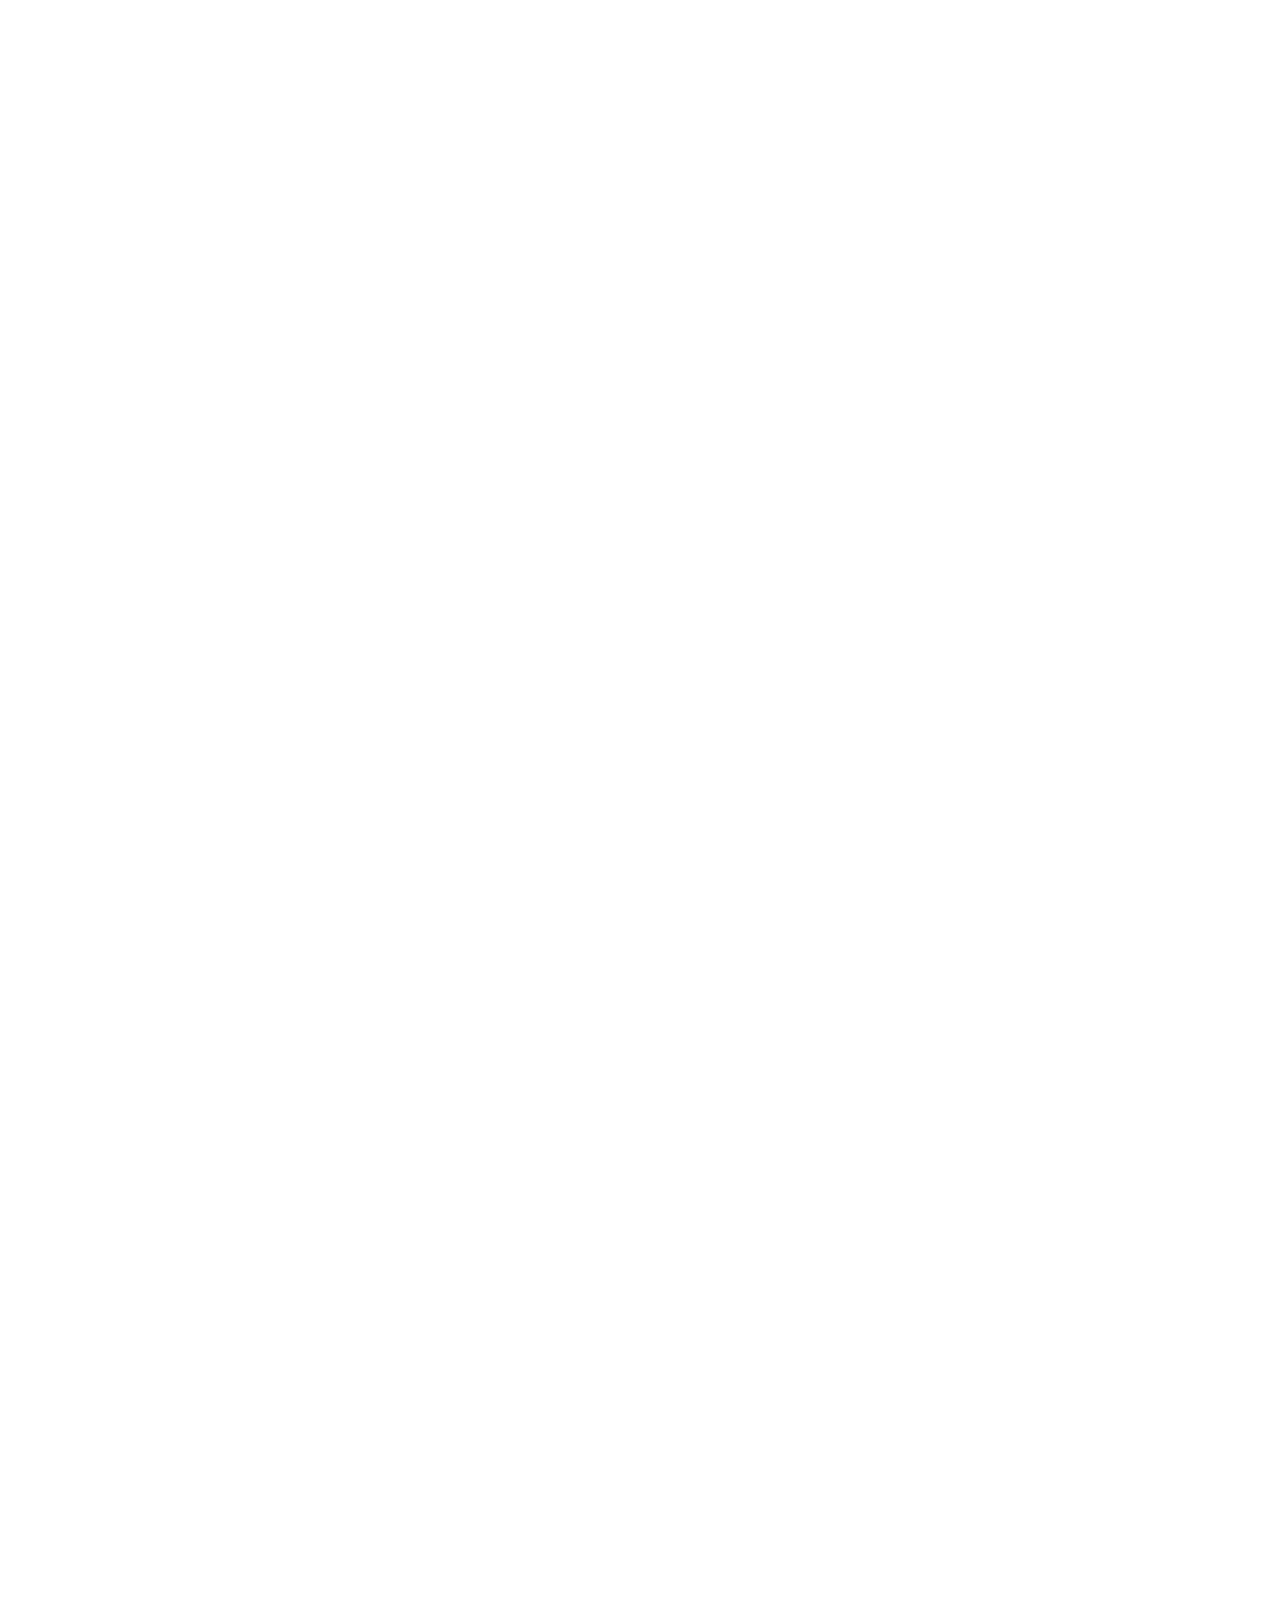
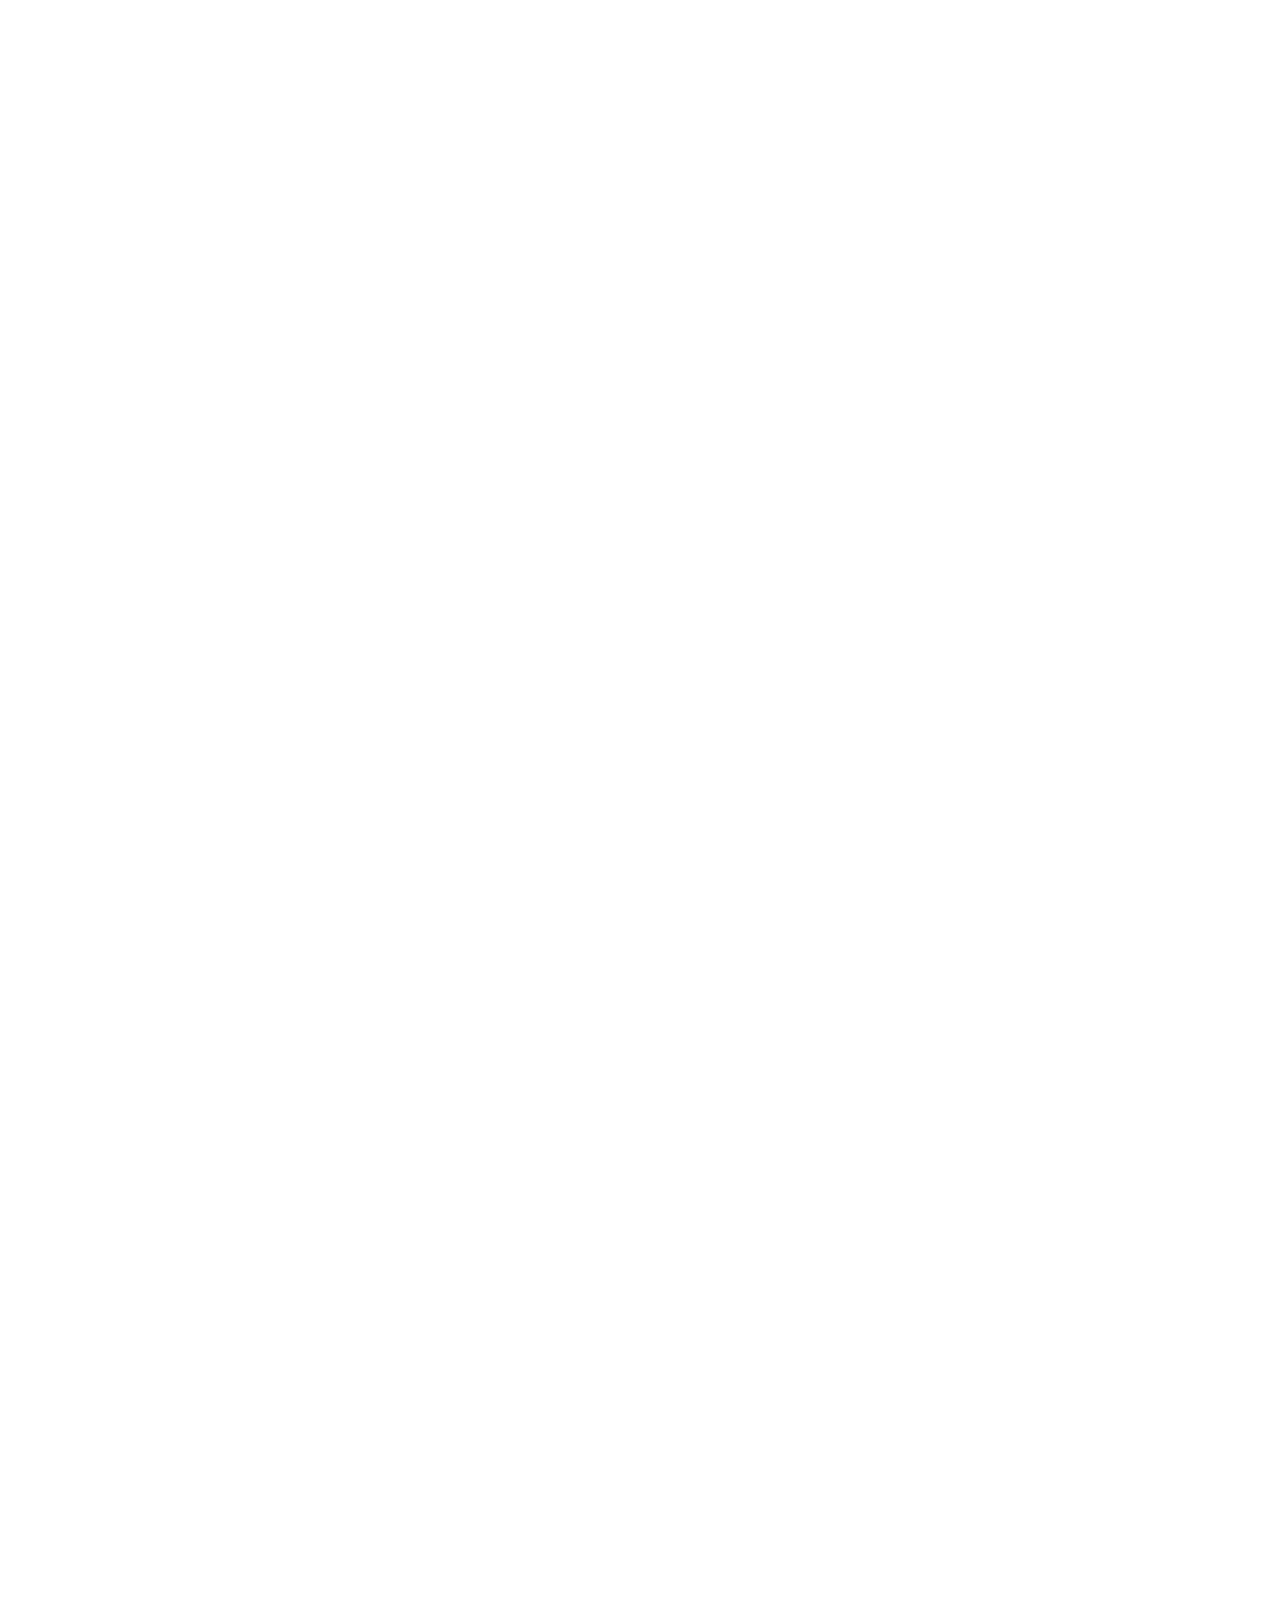
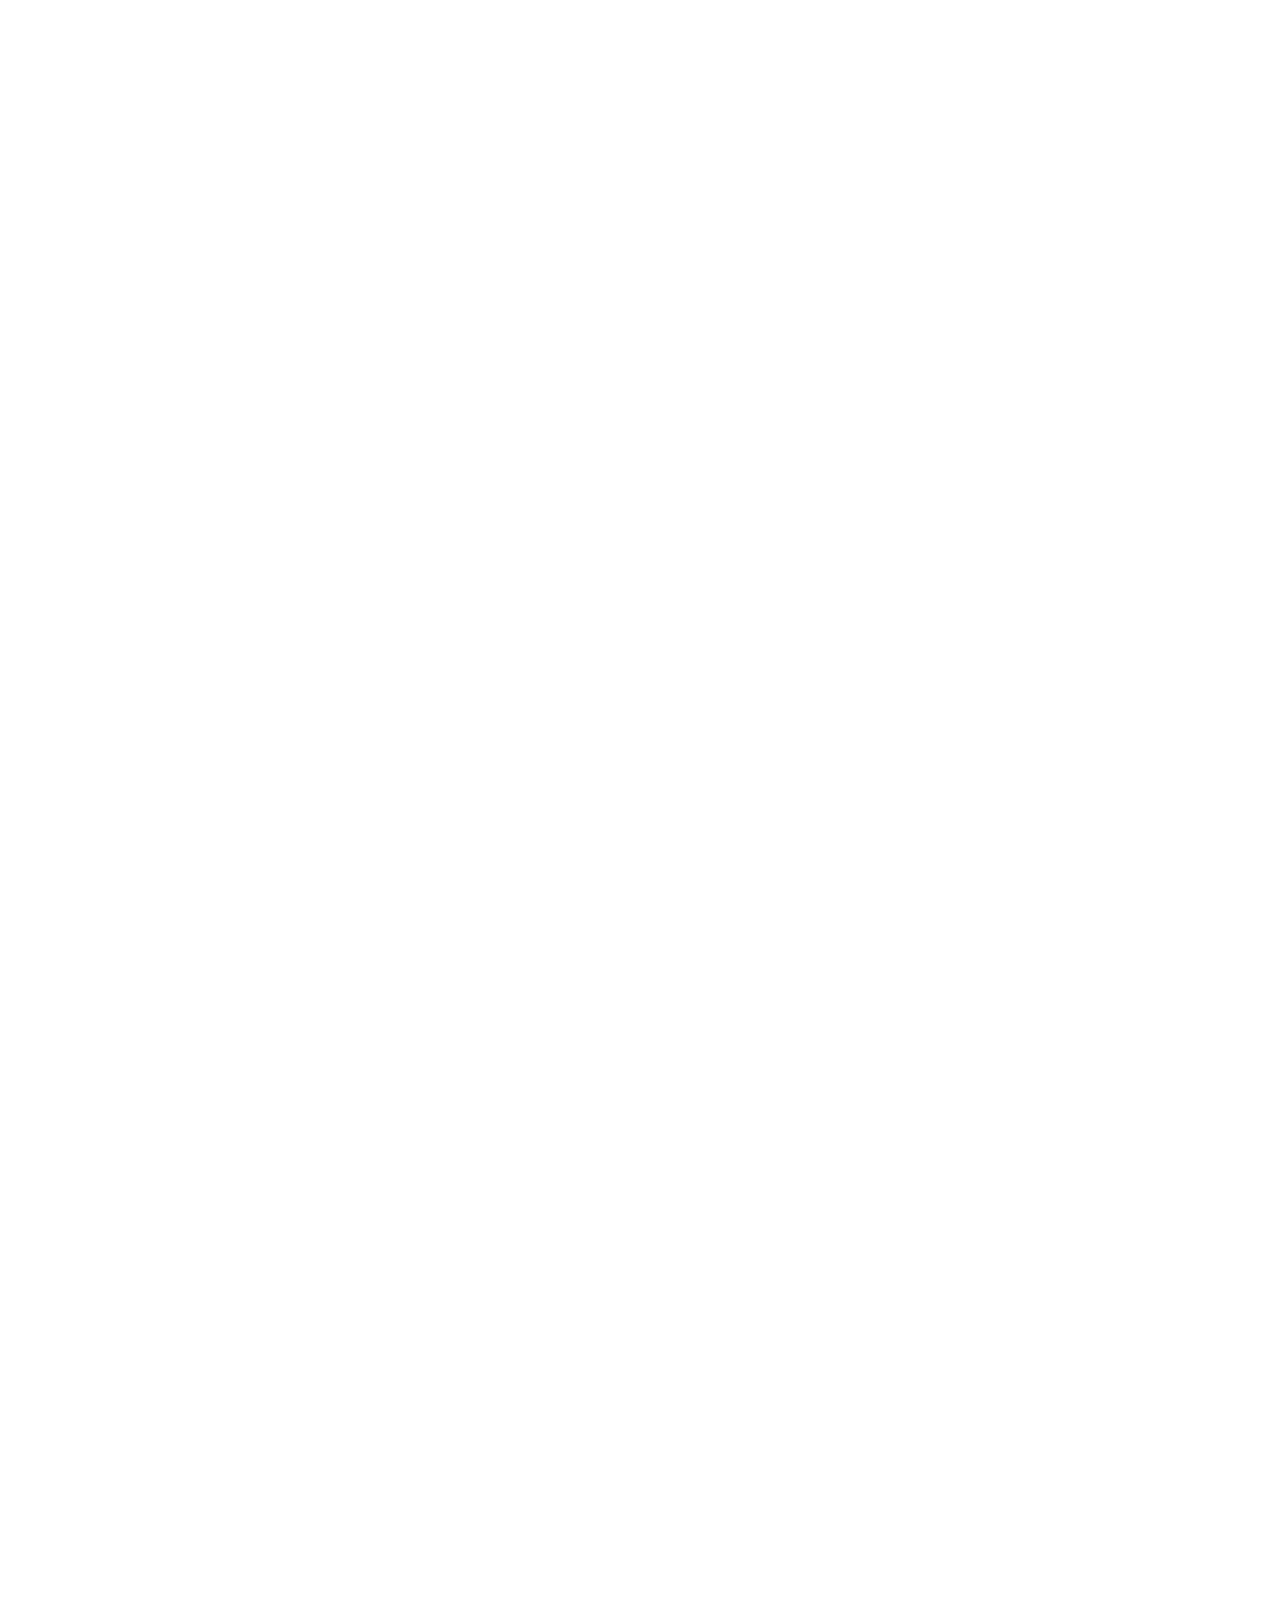
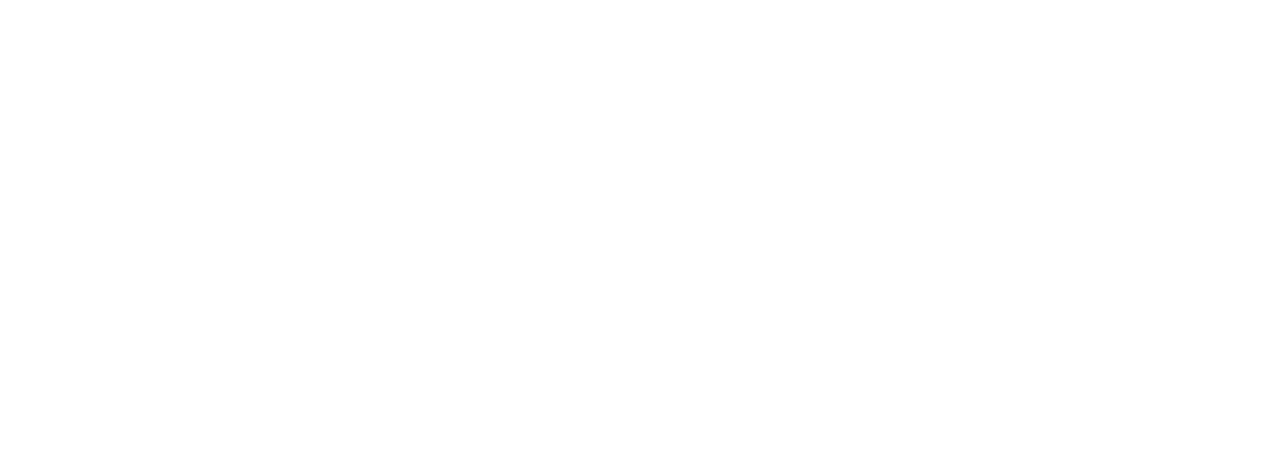
==== commit 4c50b758: "Ajout d'un menu burger en version mobile" ====
--- a/index.html
+++ b/index.html
@@ -13,12 +13,19 @@
 
 <body>
 
+    <div id="menu_burger">
+        <div class="line1 line"></div>
+        <div class="line2 line"></div>
+        <div class="line3 line"></div>
+    </div>
+
+
     <!-- #################   HEADER   ################# -->
     <header>
         <div class="content-header">
             <a href="#" class="slogan">Initiative<br>
                 Les Arbres Verts </a>
-            <nav>
+            <nav class ="navigation">
                 <ul>
                     <li><a href="#">A propos de nous</a></li>
 
@@ -29,12 +36,14 @@
                     <li><a href="#">Nouvelles et Evènements</a></li>
 
 
-                    <li ><a href="#"  class="desktop cta green">Faire un don</a></li>
+                    <li ><a href="#" class="desktop cta green">Faire un don</a></li>
                 </ul>
+
+                <div id="don" class="w-auto">
+                    <a href="#"  id="test"  class="mobile cta green w-init m20">Faire un don</a>
+                </div>
             </nav>
-        </div>
-        <div class="w-auto">
-            <a href="#"  id="test"  class="mobile cta green w-init m20">Faire un don</a>
+
         </div>
     </header>
 
@@ -231,8 +240,8 @@
     <!-- #################   NEWSLETTER   ################# -->
     <section class="newsletter bcg-green blue p30">
         <h3>Abonnez-vous à notre newsletter mensuelle et restez au courant de toutes les nouvelles et événements.</h3>
-        <form action="get" class="mt20 mb20 flex flex-between">
-            <input type="text" placeholder="Votre adresse mail ici" requie>
+        <form class="mt20 mb20 flex flex-between">
+            <input type="text" placeholder="Votre adresse mail ici" required>
             <button class="bcg-blue green bold">S'abonner</button>
         </form>
     </section>
--- a/assets/css/style.css
+++ b/assets/css/style.css
@@ -25,6 +25,8 @@
     font-family: Inter, Arial, sans-serif;
     font-size: var(--text-default);
     min-width: 415px;
+    position: relative;
+    top:120px;
    
 }
 
@@ -160,6 +162,7 @@
 
 /********* CTA *********/
 .cta {
+    position: relative;
     font-size: 16px;
     font-weight: bold;
     text-transform: capitalize;
@@ -301,6 +304,12 @@
 
 /********* Header *********/
 header {
+    position: fixed;
+    z-index: 3;
+    width: 100%;
+    opacity: 90%;
+    top:0;
+
     background-color: var(--white);
     margin-bottom: 20px;
     transition: 800ms ease-in-out;
@@ -315,11 +324,58 @@
     line-height: 24px;
 }
 
+
+#menu_burger {
+    position:fixed;
+    z-index: 6;
+    top : -10px;
+    right: 0;
+    width: 40px;
+    height: 39px;
+    margin: 30px 20px 20px 20px;
+    border: #000 2px solid;
+    border-radius: 5px;
+}
+#menu_burger .line {
+    border: #000 2px solid;
+    margin: 6.5px 5px 5px 5px;
+}
+
+
+#don {
+    position: relative;
+    margin-left: auto;
+    margin-right: auto;
+    width: 50%;
+   top: -120px;
+}
+
 .content-header {
     display: flex;
     justify-content: space-between;
     padding: 0px 32px;
     transition: 800ms ease-in-out;
+}
+
+.navigation {
+    position: absolute;
+    z-index: -7;
+    width: 100%;
+    background-color: var(--white);
+    top : -200px;
+    left: 0px;
+    padding: 0px 20px 40px 15px;
+    transition: 300ms ease-in-out;
+ 
+}
+
+.menu_on {
+    top : 120px;
+    transition: 300ms ease-in-out;
+}
+
+.navigation ul li {
+    padding: 0px 20px 20px 20px;
 }
 
 nav ul{
@@ -364,14 +420,10 @@
 
 /********* Section 4 *********/
 .section-4 {
-    animation-name: bg-section4m;
-    animation-duration: 30s;
-    animation-fill-mode:both;
-    animation-iteration-count: infinite;
+  
     background-image: url('../img/substitution/Image_section2_NORMAL.jpg');
     background-repeat: no-repeat;
-    background-size: 300%;
-    background-position: center;
+    background-size: cover;
     padding: 40px 30px;
 }
 
@@ -492,31 +544,45 @@
         width: 30%;
     }
 
+    #menu_burger {
+        display: none;
+    }
+    #don {
+        position: static;
+    }
+
+    .navigation {
+        position: static;
+        z-index: 2;
+        background-color: transparent;
+        padding: 0;
+    }
+    
+    .navigation ul li {
+        padding: 0; 
+    }
+    
     nav {
         width: 100%;
         display: flex;
         justify-content: space-between;
         transition: 800ms ease-in-out;
          }
-
-
-
-        
+       
     nav ul {
         width: 100%;
         display: flex;
         flex-direction: row;
         justify-content: space-between;
     }
-
         nav ul li a {
             transition: 200ms ease-in-out;
         }
-
     nav ul li a:hover {
         font-size: 1.2rem;
         transition: 300ms ease-in-out;
     }
+
 
     .cta.green {
         width: max-content;
@@ -878,22 +944,7 @@
         background-size: 100%;}
     }
         
-@keyframes bg-section4m {
-    0% {background-position-x: 0px;
-        background-position-y: 0px;
-        background-size: 300%;}
-
-    50% {background-position-y: -40px;
-        background-position-x: -35px}
-
-    75% {background-size: 390%;
-        background-position-x: -10px;
-        background-position-y: -5px;}
-
-    100% {background-position-x: 0px;
-        background-position-y: 0px;
-        background-size: 300%;}
-    }
+
         
 
 @keyframes bg-section1 {
